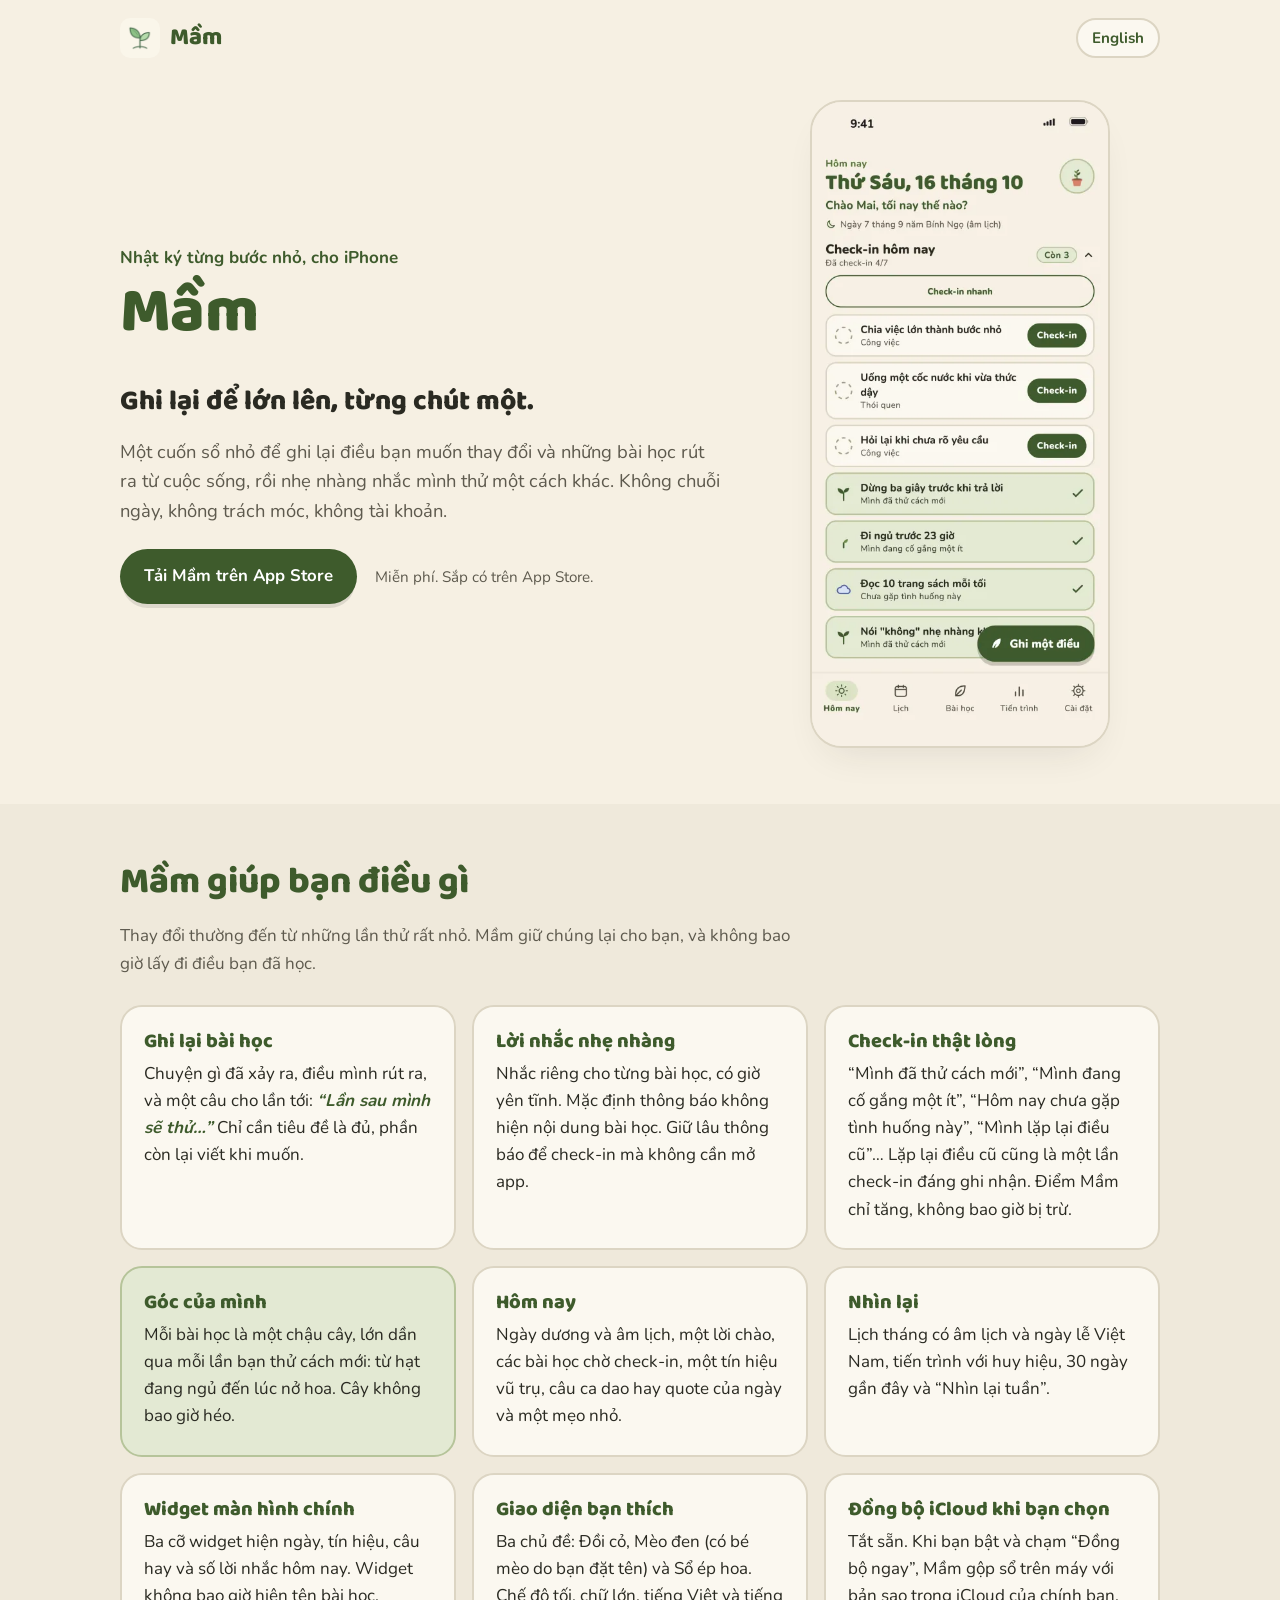
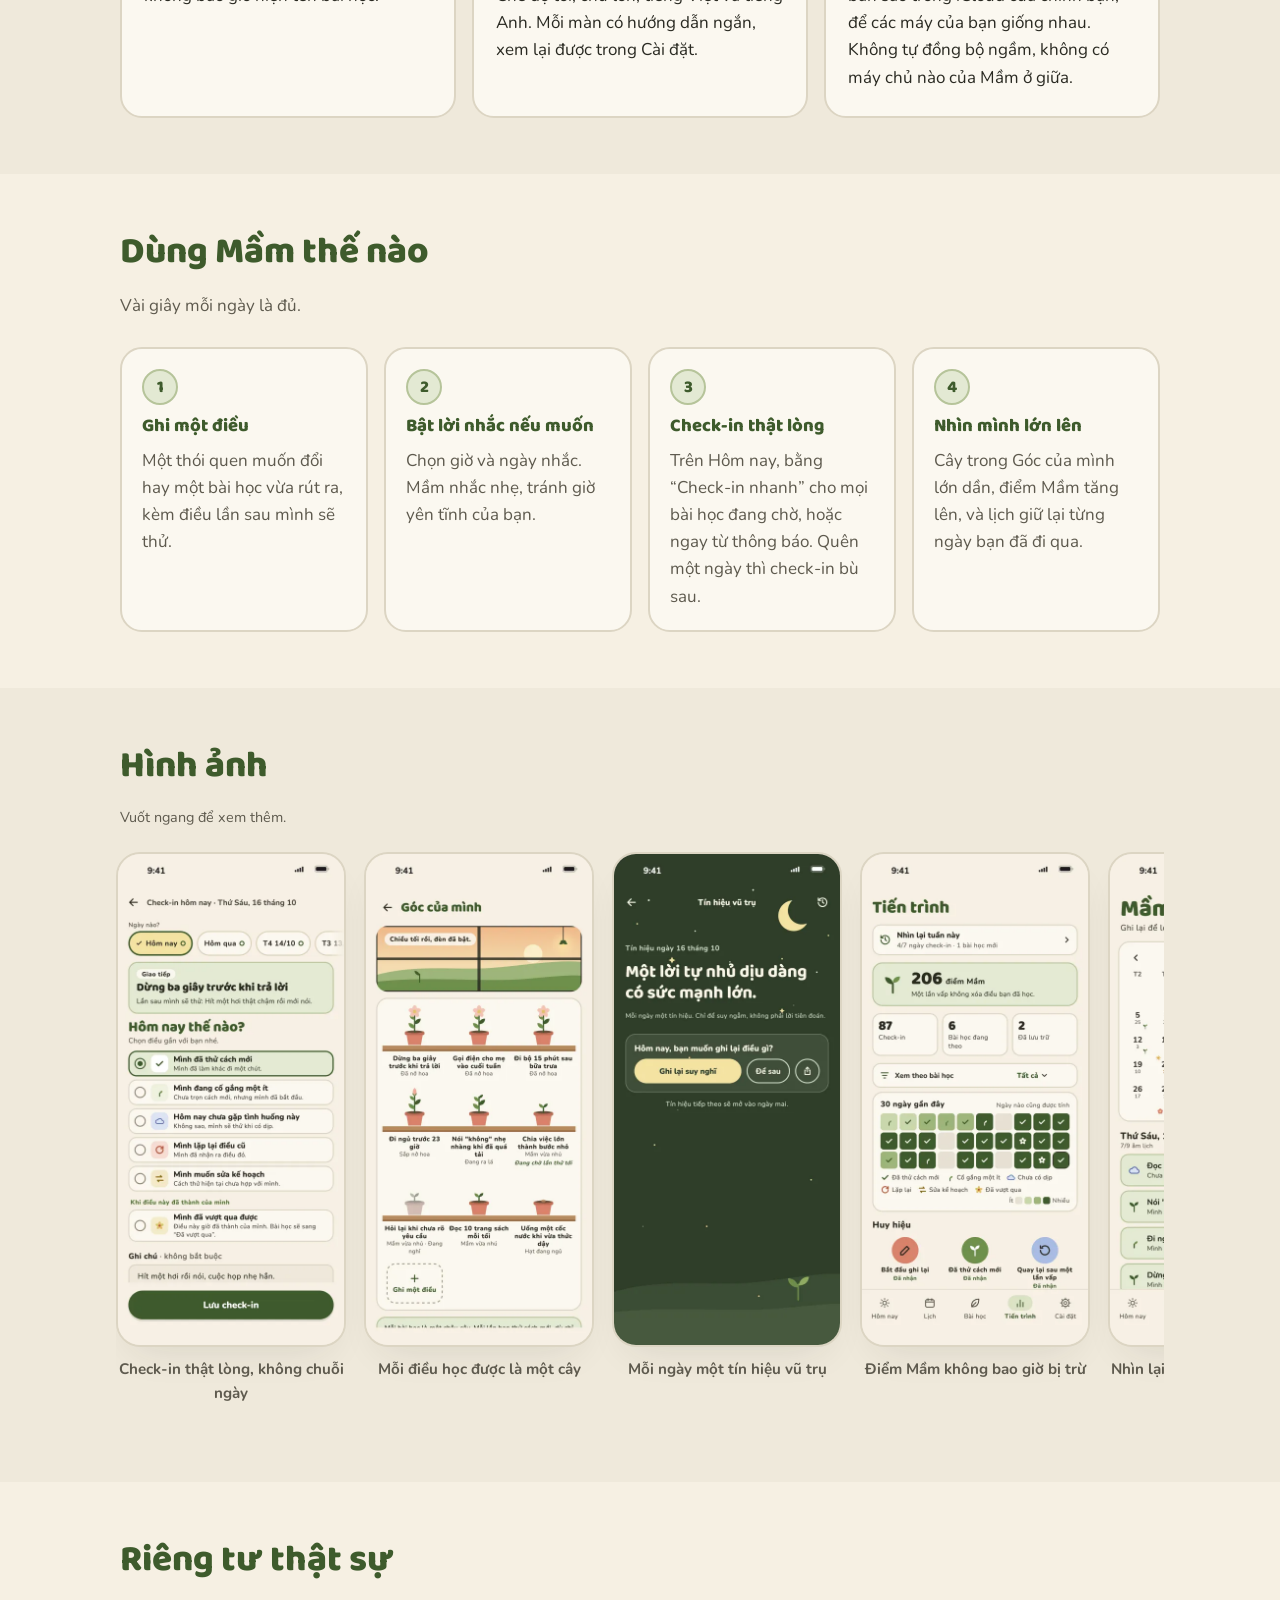
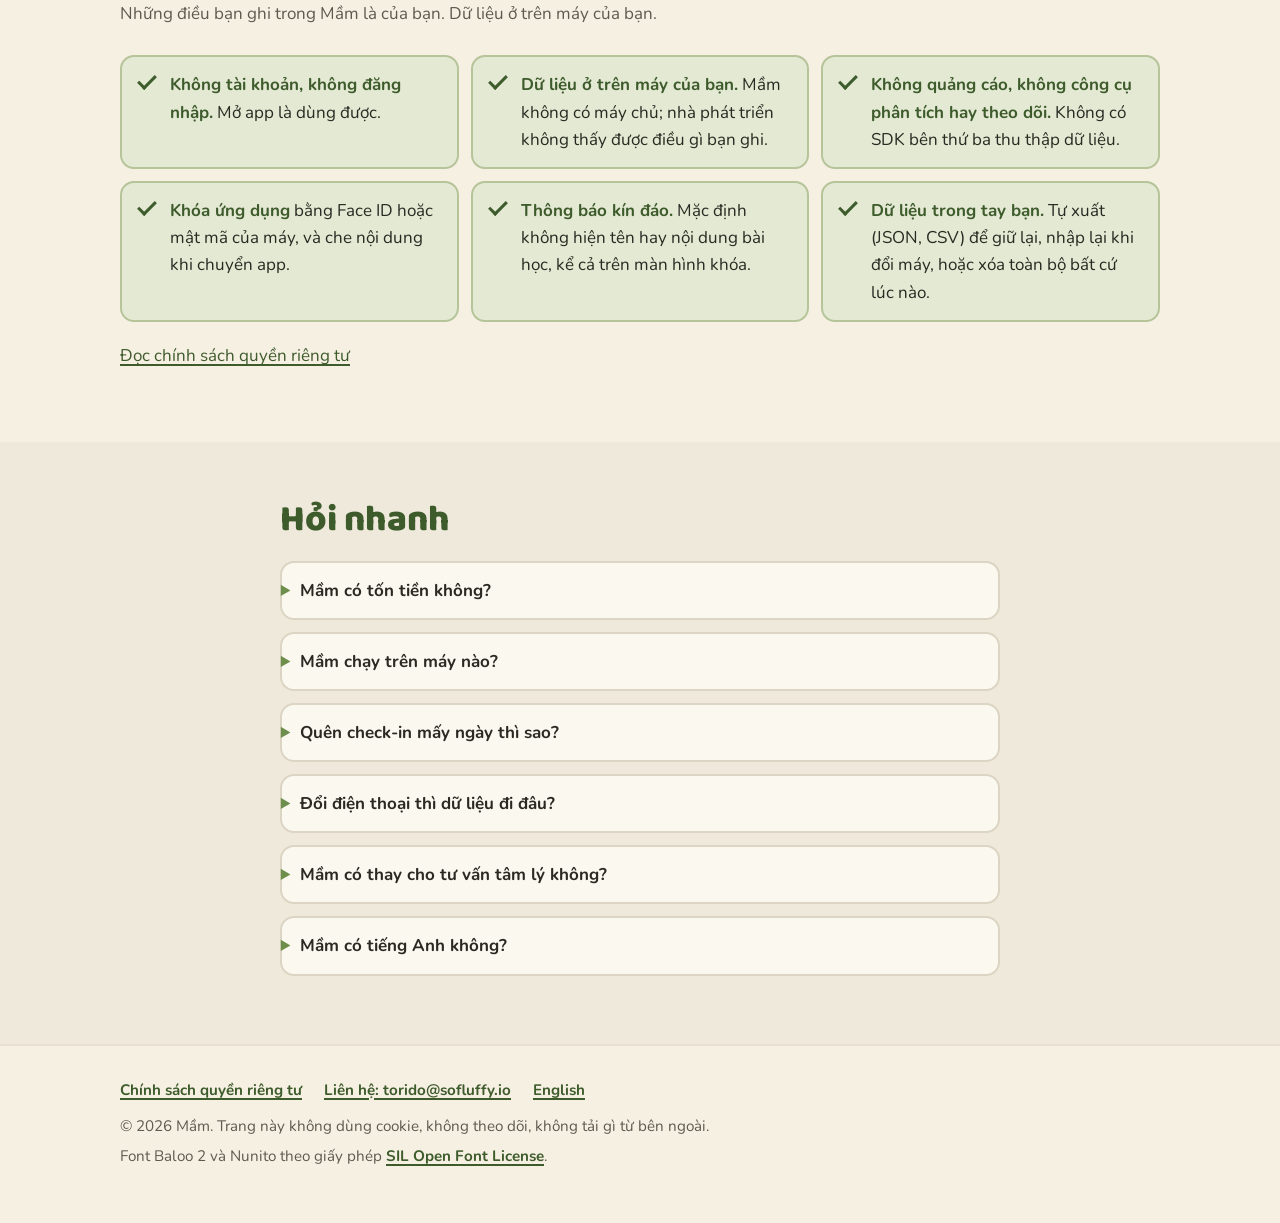
==== index.html @ c6054e6f "Mầm landing page and privacy policy (vi + en) Co-Authored-By: Claude Opus 5.5 (1M context) <noreply@" ====
<!doctype html>
<html lang="vi">
<head>
<meta charset="utf-8">
<meta name="viewport" content="width=device-width, initial-scale=1">
<title>Mầm — Ghi lại để lớn lên</title>
<meta name="description" content="Mầm là cuốn sổ nhỏ trên iPhone để ghi lại điều muốn thay đổi, bài học rút ra, rồi nhẹ nhàng nhắc mình thử một cách khác. Không chuỗi ngày, không tài khoản, dữ liệu ở trên máy của bạn.">
<meta name="theme-color" content="#F6F0E3" media="(prefers-color-scheme: light)">
<meta name="theme-color" content="#161C15" media="(prefers-color-scheme: dark)">
<link rel="icon" type="image/png" href="favicon.png">
<link rel="apple-touch-icon" href="assets/apple-touch-icon.png">
<link rel="alternate" hreflang="vi" href="./">
<link rel="alternate" hreflang="en" href="en/">
<link rel="stylesheet" href="assets/style.css">
<meta property="og:type" content="website">
<meta property="og:locale" content="vi_VN">
<meta property="og:locale:alternate" content="en_US">
<meta property="og:site_name" content="Mầm">
<meta property="og:title" content="Mầm — Ghi lại để lớn lên">
<meta property="og:description" content="Ghi lại điều muốn thay đổi, check-in nhẹ nhàng mỗi ngày. Không chuỗi ngày, không tài khoản, mọi thứ ở trên máy bạn.">
<meta property="og:image" content="https://nhu-truongg.github.io/mam-site/assets/og-icon.png">
<meta property="og:image:alt" content="Biểu tượng ứng dụng Mầm">
<meta name="twitter:card" content="summary">
</head>
<body>
<a class="skip" href="#noi-dung">Bỏ qua, tới nội dung</a>

<header class="site-header">
  <div class="wrap">
    <a class="brand" href="./" aria-label="Mầm, trang chủ">
      <img src="assets/apple-touch-icon.png" alt="" width="40" height="40">
      <span>Mầm</span>
    </a>
    <a class="lang" href="en/" hreflang="en" lang="en">English</a>
  </div>
</header>

<main id="noi-dung">

<section class="hero" aria-labelledby="hero-title">
  <div class="wrap">
    <div>
      <p class="eyebrow">Nhật ký từng bước nhỏ, cho iPhone</p>
      <h1 id="hero-title">Mầm</h1>
      <p class="tagline">Ghi lại để lớn lên, từng chút một.</p>
      <p class="lead">Một cuốn sổ nhỏ để ghi lại điều bạn muốn thay đổi và những bài học rút ra từ cuộc sống, rồi nhẹ nhàng nhắc mình thử một cách khác. Không chuỗi ngày, không trách móc, không tài khoản.</p>
      <div class="cta">
        <!-- TODO: thay href="#" bằng đường link App Store thật khi Mầm được duyệt. -->
        <a class="btn" href="#">Tải Mầm trên App Store</a>
        <p class="note">Miễn phí. Sắp có trên App Store.</p>
      </div>
    </div>
    <div class="hero-shot">
      <img class="phone" src="assets/screens/vi-01-hom-nay.webp" width="460" height="1000"
           alt="Màn Hôm nay của Mầm: ngày dương và âm lịch, lời chào, nút Check-in nhanh và danh sách bài học cần check-in hôm nay.">
    </div>
  </div>
</section>

<section class="alt" aria-labelledby="giup-gi">
  <div class="wrap">
    <h2 id="giup-gi">Mầm giúp bạn điều gì</h2>
    <p class="section-intro">Thay đổi thường đến từ những lần thử rất nhỏ. Mầm giữ chúng lại cho bạn, và không bao giờ lấy đi điều bạn đã học.</p>
    <div class="cards">
      <article class="card">
        <h3>Ghi lại bài học</h3>
        <p>Chuyện gì đã xảy ra, điều mình rút ra, và một câu cho lần tới: <span class="quote">“Lần sau mình sẽ thử…”</span> Chỉ cần tiêu đề là đủ, phần còn lại viết khi muốn.</p>
      </article>
      <article class="card">
        <h3>Lời nhắc nhẹ nhàng</h3>
        <p>Nhắc riêng cho từng bài học, có giờ yên tĩnh. Mặc định thông báo không hiện nội dung bài học. Giữ lâu thông báo để check-in mà không cần mở app.</p>
      </article>
      <article class="card">
        <h3>Check-in thật lòng</h3>
        <p>“Mình đã thử cách mới”, “Mình đang cố gắng một ít”, “Hôm nay chưa gặp tình huống này”, “Mình lặp lại điều cũ”… Lặp lại điều cũ cũng là một lần check-in đáng ghi nhận. Điểm Mầm chỉ tăng, không bao giờ bị trừ.</p>
      </article>
      <article class="card green">
        <h3>Góc của mình</h3>
        <p>Mỗi bài học là một chậu cây, lớn dần qua mỗi lần bạn thử cách mới: từ hạt đang ngủ đến lúc nở hoa. Cây không bao giờ héo.</p>
      </article>
      <article class="card">
        <h3>Hôm nay</h3>
        <p>Ngày dương và âm lịch, một lời chào, các bài học chờ check-in, một tín hiệu vũ trụ, câu ca dao hay quote của ngày và một mẹo nhỏ.</p>
      </article>
      <article class="card">
        <h3>Nhìn lại</h3>
        <p>Lịch tháng có âm lịch và ngày lễ Việt Nam, tiến trình với huy hiệu, 30 ngày gần đây và “Nhìn lại tuần”.</p>
      </article>
      <article class="card">
        <h3>Widget màn hình chính</h3>
        <p>Ba cỡ widget hiện ngày, tín hiệu, câu hay và số lời nhắc hôm nay. Widget không bao giờ hiện tên bài học.</p>
      </article>
      <article class="card">
        <h3>Giao diện bạn thích</h3>
        <p>Ba chủ đề: Đồi cỏ, Mèo đen (có bé mèo do bạn đặt tên) và Sổ ép hoa. Chế độ tối, chữ lớn, tiếng Việt và tiếng Anh. Mỗi màn có hướng dẫn ngắn, xem lại được trong Cài đặt.</p>
      </article>
      <article class="card">
        <h3>Đồng bộ iCloud khi bạn chọn</h3>
        <p>Tắt sẵn. Khi bạn bật và chạm “Đồng bộ ngay”, Mầm gộp sổ trên máy với bản sao trong iCloud của chính bạn, để các máy của bạn giống nhau. Không tự đồng bộ ngầm, không có máy chủ nào của Mầm ở giữa.</p>
      </article>
    </div>
  </div>
</section>

<section aria-labelledby="cach-dung">
  <div class="wrap">
    <h2 id="cach-dung">Dùng Mầm thế nào</h2>
    <p class="section-intro">Vài giây mỗi ngày là đủ.</p>
    <ol class="steps">
      <li>
        <h3>Ghi một điều</h3>
        <p>Một thói quen muốn đổi hay một bài học vừa rút ra, kèm điều lần sau mình sẽ thử.</p>
      </li>
      <li>
        <h3>Bật lời nhắc nếu muốn</h3>
        <p>Chọn giờ và ngày nhắc. Mầm nhắc nhẹ, tránh giờ yên tĩnh của bạn.</p>
      </li>
      <li>
        <h3>Check-in thật lòng</h3>
        <p>Trên Hôm nay, bằng “Check-in nhanh” cho mọi bài học đang chờ, hoặc ngay từ thông báo. Quên một ngày thì check-in bù sau.</p>
      </li>
      <li>
        <h3>Nhìn mình lớn lên</h3>
        <p>Cây trong Góc của mình lớn dần, điểm Mầm tăng lên, và lịch giữ lại từng ngày bạn đã đi qua.</p>
      </li>
    </ol>
  </div>
</section>

<section class="alt" aria-labelledby="hinh-anh">
  <div class="wrap">
    <h2 id="hinh-anh">Hình ảnh</h2>
    <p class="hint">Vuốt ngang để xem thêm.</p>
    <ul class="shots" aria-label="Ảnh chụp màn hình Mầm">
      <li><figure>
        <img class="phone" loading="lazy" src="assets/screens/vi-02-check-in.webp" width="460" height="1000"
             alt="Màn check-in: chọn ngày, rồi chọn Mình đã thử cách mới, Mình đang cố gắng một ít, Mình lặp lại điều cũ hay Mình muốn sửa kế hoạch, kèm ghi chú không bắt buộc.">
        <figcaption>Check-in thật lòng, không chuỗi ngày</figcaption></figure></li>
      <li><figure>
        <img class="phone" loading="lazy" src="assets/screens/vi-05-goc-cua-minh.webp" width="460" height="1000"
             alt="Góc của mình: kệ gỗ với các chậu cây ở nhiều giai đoạn, từ hạt đang ngủ đến đã nở hoa, mỗi chậu là một bài học.">
        <figcaption>Mỗi điều học được là một cây</figcaption></figure></li>
      <li><figure>
        <img class="phone" loading="lazy" src="assets/screens/vi-06-tin-hieu.webp" width="460" height="1000"
             alt="Tín hiệu vũ trụ: một câu để suy ngẫm hiện dưới bầu trời đêm đầy sao.">
        <figcaption>Mỗi ngày một tín hiệu vũ trụ</figcaption></figure></li>
      <li><figure>
        <img class="phone" loading="lazy" src="assets/screens/vi-04-tien-trinh.webp" width="460" height="1000"
             alt="Màn Tiến trình: Nhìn lại tuần này, điểm Mầm, số lần check-in, lưới 30 ngày gần đây và huy hiệu.">
        <figcaption>Điểm Mầm không bao giờ bị trừ</figcaption></figure></li>
      <li><figure>
        <img class="phone" loading="lazy" src="assets/screens/vi-03-lich.webp" width="460" height="1000"
             alt="Màn Lịch: lịch tháng có ngày âm lịch, đánh dấu những ngày đã check-in.">
        <figcaption>Nhìn lại từng ngày, có cả âm lịch</figcaption></figure></li>
      <li><figure>
        <img class="phone" loading="lazy" src="assets/screens/vi-07-meo-den.webp" width="460" height="1000"
             alt="Màn Hôm nay trong chủ đề Mèo đen, có hình bé mèo đen và chữ tròn.">
        <figcaption>Chủ đề Mèo đen</figcaption></figure></li>
      <li><figure>
        <img class="phone" loading="lazy" src="assets/screens/vi-08-so-ep-hoa.webp" width="460" height="1000"
             alt="Màn Hôm nay trong chủ đề Sổ ép hoa: giấy chấm bi, băng dán washi và chữ viết tay.">
        <figcaption>Hoặc Sổ ép hoa</figcaption></figure></li>
      <li><figure>
        <img class="phone" loading="lazy" src="assets/screens/vi-09-rieng-tu.webp" width="460" height="1000"
             alt="Màn Cài đặt: giờ nhắc, giờ yên tĩnh, tùy chọn ẩn nội dung thông báo và khóa ứng dụng bằng Face ID hoặc mật mã.">
        <figcaption>Riêng tư: mọi thứ ở trên máy bạn</figcaption></figure></li>
    </ul>
  </div>
</section>

<section aria-labelledby="rieng-tu">
  <div class="wrap">
    <h2 id="rieng-tu">Riêng tư thật sự</h2>
    <p class="section-intro">Những điều bạn ghi trong Mầm là của bạn. Dữ liệu ở trên máy của bạn.</p>
    <ul class="promise">
      <li><strong>Không tài khoản, không đăng nhập.</strong> Mở app là dùng được.</li>
      <li><strong>Dữ liệu ở trên máy của bạn.</strong> Mầm không có máy chủ; nhà phát triển không thấy được điều gì bạn ghi.</li>
      <li><strong>Không quảng cáo, không công cụ phân tích hay theo dõi.</strong> Không có SDK bên thứ ba thu thập dữ liệu.</li>
      <li><strong>Khóa ứng dụng</strong> bằng Face ID hoặc mật mã của máy, và che nội dung khi chuyển app.</li>
      <li><strong>Thông báo kín đáo.</strong> Mặc định không hiện tên hay nội dung bài học, kể cả trên màn hình khóa.</li>
      <li><strong>Dữ liệu trong tay bạn.</strong> Tự xuất (JSON, CSV) để giữ lại, nhập lại khi đổi máy, hoặc xóa toàn bộ bất cứ lúc nào.</li>
    </ul>
    <p style="margin-top:20px"><a href="privacy.html">Đọc chính sách quyền riêng tư</a></p>
  </div>
</section>

<section class="alt faq" aria-labelledby="hoi-dap">
  <div class="wrap narrow">
    <h2 id="hoi-dap">Hỏi nhanh</h2>
    <details>
      <summary>Mầm có tốn tiền không?</summary>
      <p>Mầm miễn phí, không quảng cáo và không có mua thêm trong ứng dụng.</p>
    </details>
    <details>
      <summary>Mầm chạy trên máy nào?</summary>
      <p>Hiện Mầm dành cho iPhone. Chưa có bản Android.</p>
    </details>
    <details>
      <summary>Quên check-in mấy ngày thì sao?</summary>
      <p>Không sao cả. Mầm không đếm chuỗi ngày và không trừ điểm. Bạn có thể check-in bù cho những ngày trước, hoặc cứ tiếp tục từ hôm nay.</p>
    </details>
    <details>
      <summary>Đổi điện thoại thì dữ liệu đi đâu?</summary>
      <p>Trong Cài đặt → Dữ liệu của bạn, chọn Xuất dữ liệu để có một file sao lưu, rồi Nhập dữ liệu trên máy mới. Mầm kiểm tra cả file và hỏi bạn muốn gộp hay thay thế trước khi ghi.</p>
      <p>Hoặc bật đồng bộ iCloud trên cả hai máy (cùng tài khoản iCloud) rồi chạm “Đồng bộ ngay” trên máy cũ trước, máy mới sau.</p>
    </details>
    <details>
      <summary>Mầm có thay cho tư vấn tâm lý không?</summary>
      <p>Không. Mầm là nơi ghi lại và nhắc nhở cá nhân, không thay thế cho tư vấn y tế hay tâm lý. Mục “Cần hỗ trợ?” trong Cài đặt có số điện thoại khẩn cấp tại Việt Nam.</p>
    </details>
    <details>
      <summary>Mầm có tiếng Anh không?</summary>
      <p>Có. Mầm có tiếng Việt và tiếng Anh, đổi được trong Cài đặt.</p>
    </details>
  </div>
</section>

</main>

<footer class="site-footer">
  <div class="wrap">
    <nav aria-label="Liên kết cuối trang">
      <ul>
        <li><a href="privacy.html">Chính sách quyền riêng tư</a></li>
        <li><a href="mailto:torido@sofluffy.io">Liên hệ: torido@sofluffy.io</a></li>
        <li><a href="en/" hreflang="en" lang="en">English</a></li>
      </ul>
    </nav>
    <p>© 2026 Mầm. Trang này không dùng cookie, không theo dõi, không tải gì từ bên ngoài.</p>
    <p>Font Baloo 2 và Nunito theo giấy phép <a href="assets/fonts/OFL-Nunito.txt">SIL Open Font License</a>.</p>
  </div>
</footer>
</body>
</html>
---- assets/style.css ----
/* Mầm — landing page. Colours and type from the app's default theme
   "Đồi cỏ" (lib/theme/tokens.dart: doiCoLight / doiCoDark).
   Fonts: Baloo 2 and Nunito, SIL Open Font License (see assets/fonts/),
   subset to Latin + Vietnamese. No external requests. */

@font-face {
  font-family: "Baloo 2";
  src: url("fonts/Baloo2-ExtraBold.woff2") format("woff2");
  font-weight: 800;
  font-display: swap;
}
@font-face {
  font-family: "Nunito";
  src: url("fonts/Nunito-Regular.woff2") format("woff2");
  font-weight: 400;
  font-display: swap;
}
@font-face {
  font-family: "Nunito";
  src: url("fonts/Nunito-Bold.woff2") format("woff2");
  font-weight: 700;
  font-display: swap;
}

:root {
  color-scheme: light dark;
  --page: #F6F0E3;        /* cream */
  --card: #FBF8F0;        /* surface */
  --card-2: #EFE9DB;      /* iconButton / fieldFill */
  --green-card: #E3E9D3;  /* sproutPale */
  --green-edge: #B6C49A;  /* sproutCardBorder */
  --edge: #DCD5C3;        /* border */
  --divider: #E8E1D0;
  --accent: #3E5B2C;      /* moss */
  --leaf: #6E8F4B;
  --on-accent: #FFFFFF;
  --ink: #2A2A22;
  --muted: #5E5A4E;
  --yellow: #F4E3A1;
  --shadow: rgba(42, 42, 34, 0.12);
  --radius: 22px;
  --radius-sm: 14px;
  --heading: "Baloo 2", ui-rounded, "SF Pro Rounded", system-ui, sans-serif;
  --body: "Nunito", ui-rounded, system-ui, -apple-system, "Segoe UI", Roboto, sans-serif;
}

@media (prefers-color-scheme: dark) {
  :root {
    --page: #161C15;
    --card: #1F271D;
    --card-2: #283225;
    --green-card: #263222;
    --green-edge: #4A5E3C;
    --edge: #34402F;
    --divider: #2B3528;
    --accent: #B5D08A;
    --leaf: #8FAE62;
    --on-accent: #161C15;
    --ink: #EEF0E3;
    --muted: #B5BBA5;
    --yellow: #4A4128;
    --shadow: rgba(0, 0, 0, 0.4);
  }
}

*, *::before, *::after { box-sizing: border-box; }

html { -webkit-text-size-adjust: 100%; scroll-behavior: smooth; }
@media (prefers-reduced-motion: reduce) { html { scroll-behavior: auto; } }

body {
  margin: 0;
  background: var(--page);
  color: var(--ink);
  font-family: var(--body);
  font-size: 1.0625rem;
  line-height: 1.6;
  overflow-wrap: break-word;
}

img { max-width: 100%; height: auto; display: block; }

a { color: var(--accent); text-underline-offset: 3px; text-decoration-thickness: 1.5px; }
a:hover { text-decoration-thickness: 2.5px; }
:focus-visible { outline: 3px solid var(--leaf); outline-offset: 3px; border-radius: 6px; }

h1, h2, h3 {
  font-family: var(--heading);
  font-weight: 800;
  color: var(--accent);
  line-height: 1.2;
  margin: 0 0 0.5em;
}
h1 { font-size: clamp(2.6rem, 9vw, 4rem); letter-spacing: -0.01em; }
h2 { font-size: clamp(1.7rem, 5vw, 2.3rem); }
h3 { font-size: 1.25rem; }
p { margin: 0 0 1em; }

.skip {
  position: absolute; left: -999px; top: 8px;
  background: var(--accent); color: var(--on-accent);
  padding: 8px 14px; border-radius: 999px; z-index: 10;
}
.skip:focus { left: 16px; }

.wrap { width: 100%; max-width: 1080px; margin: 0 auto; padding: 0 20px; }
.narrow { max-width: 760px; }

/* Header */
.site-header { padding: 18px 0; }
.site-header .wrap { display: flex; align-items: center; justify-content: space-between; gap: 12px; }
.brand { display: flex; align-items: center; gap: 10px; text-decoration: none; color: var(--accent);
  font-family: var(--heading); font-weight: 800; font-size: 1.5rem; }
.brand img { width: 40px; height: 40px; border-radius: 10px; }
.lang {
  font-weight: 700; font-size: 0.95rem; text-decoration: none;
  border: 2px solid var(--edge); border-radius: 999px; padding: 6px 14px;
  background: var(--card); color: var(--accent);
}
.lang:hover { border-color: var(--green-edge); }

/* Hero */
.hero { padding: 24px 0 56px; }
.hero .wrap { display: grid; gap: 40px; align-items: center; }
@media (min-width: 820px) { .hero .wrap { grid-template-columns: 1.2fr 0.8fr; } }
.eyebrow { color: var(--accent); font-weight: 700; margin-bottom: 4px; }
.tagline { font-family: var(--heading); font-weight: 800; color: var(--ink);
  font-size: clamp(1.35rem, 4vw, 1.75rem); line-height: 1.3; margin-bottom: 0.6em; }
.lead { color: var(--muted); font-size: 1.15rem; max-width: 34em; }
.cta { display: flex; flex-wrap: wrap; align-items: center; gap: 12px 18px; margin-top: 24px; }
.btn {
  display: inline-flex; align-items: center; gap: 10px;
  background: var(--accent); color: var(--on-accent);
  font-weight: 700; font-size: 1.05rem; text-decoration: none;
  padding: 14px 24px; border-radius: 999px;
  box-shadow: 0 6px 0 -2px var(--shadow);
}
.btn:hover { filter: brightness(1.08); }
.btn svg { width: 20px; height: 20px; fill: currentColor; flex: none; }
.note { color: var(--muted); font-size: 0.95rem; margin: 0; }
.hero-shot { justify-self: center; max-width: 300px; width: 100%; }

.phone {
  border-radius: 32px; overflow: hidden;
  border: 2px solid var(--edge);
  box-shadow: 0 18px 40px -18px var(--shadow);
  background: var(--card);
}

/* Sections */
section { padding: 56px 0; }
.section-intro { color: var(--muted); max-width: 40em; margin-bottom: 28px; }
.alt { background: var(--card-2); }

.cards { display: grid; gap: 16px; grid-template-columns: repeat(auto-fill, minmax(min(100%, 280px), 1fr)); }
.card {
  background: var(--card);
  border: 2px solid var(--edge);
  border-radius: var(--radius);
  padding: 22px 22px 8px;
}
.card.green { background: var(--green-card); border-color: var(--green-edge); }
.card h3 { margin-bottom: 0.35em; }
.card p, .card li { color: var(--ink); }
.card .quote { font-style: italic; color: var(--accent); font-weight: 700; }
.icon { width: 40px; height: 40px; margin-bottom: 8px; color: var(--leaf); }

/* Steps */
.steps { list-style: none; padding: 0; margin: 0; display: grid; gap: 16px;
  grid-template-columns: repeat(auto-fill, minmax(min(100%, 220px), 1fr)); counter-reset: step; }
.steps li { background: var(--card); border: 2px solid var(--edge); border-radius: var(--radius);
  padding: 20px; counter-increment: step; }
.steps li::before {
  content: counter(step);
  display: inline-grid; place-items: center;
  width: 36px; height: 36px; border-radius: 50%;
  background: var(--green-card); border: 2px solid var(--green-edge);
  color: var(--accent); font-family: var(--heading); font-weight: 800; margin-bottom: 10px;
}
.steps h3 { font-size: 1.15rem; }
.steps p { margin: 0; color: var(--muted); }

/* Screenshots: the strip scrolls sideways, the page never does. */
.shots {
  display: flex; gap: 18px; overflow-x: auto; scroll-snap-type: x mandatory;
  padding: 8px 4px 20px; margin: 0 -4px; list-style: none;
  overscroll-behavior-x: contain;
}
.shots li { flex: 0 0 auto; width: min(64vw, 230px); scroll-snap-align: start; margin: 0; }
.shots figure { margin: 0; }
.shots figcaption { margin-top: 10px; font-weight: 700; color: var(--muted); font-size: 0.95rem; text-align: center; }
.shots .phone { border-radius: 24px; }
.hint { color: var(--muted); font-size: 0.9rem; }

/* Privacy */
.promise { list-style: none; padding: 0; margin: 0; display: grid; gap: 12px;
  grid-template-columns: repeat(auto-fill, minmax(min(100%, 300px), 1fr)); }
.promise li { background: var(--green-card); border: 2px solid var(--green-edge); border-radius: var(--radius-sm);
  padding: 14px 16px 14px 48px; position: relative; }
.promise li::before {
  content: ""; position: absolute; left: 16px; top: 18px; width: 18px; height: 10px;
  border-left: 3px solid var(--accent); border-bottom: 3px solid var(--accent);
  transform: rotate(-45deg);
}
.promise strong { color: var(--accent); }

/* FAQ */
.faq details { background: var(--card); border: 2px solid var(--edge); border-radius: var(--radius-sm);
  padding: 0 18px; margin-bottom: 12px; }
.faq summary { cursor: pointer; font-weight: 700; padding: 14px 0; color: var(--ink); list-style-position: outside; }
.faq summary::marker { color: var(--leaf); }
.faq details[open] summary { color: var(--accent); }
.faq details p { color: var(--muted); }

/* Policy pages */
.policy { padding: 16px 0 56px; }
.policy h2 { font-size: 1.45rem; margin-top: 1.6em; }
.policy .card { padding: 22px; margin-bottom: 20px; }
.policy .card p:last-child { margin-bottom: 0; }
.policy ul { padding-left: 1.2em; }
.policy li { margin-bottom: 0.4em; }
.meta { color: var(--muted); }

/* Footer */
.site-footer { border-top: 2px solid var(--divider); padding: 32px 0 48px; color: var(--muted); font-size: 0.95rem; }
.site-footer nav ul { list-style: none; padding: 0; margin: 0 0 12px; display: flex; flex-wrap: wrap; gap: 8px 22px; }
.site-footer a { font-weight: 700; }
.site-footer p { margin: 0 0 6px; }
.policy h1 { font-size: clamp(2rem, 6vw, 2.8rem); }
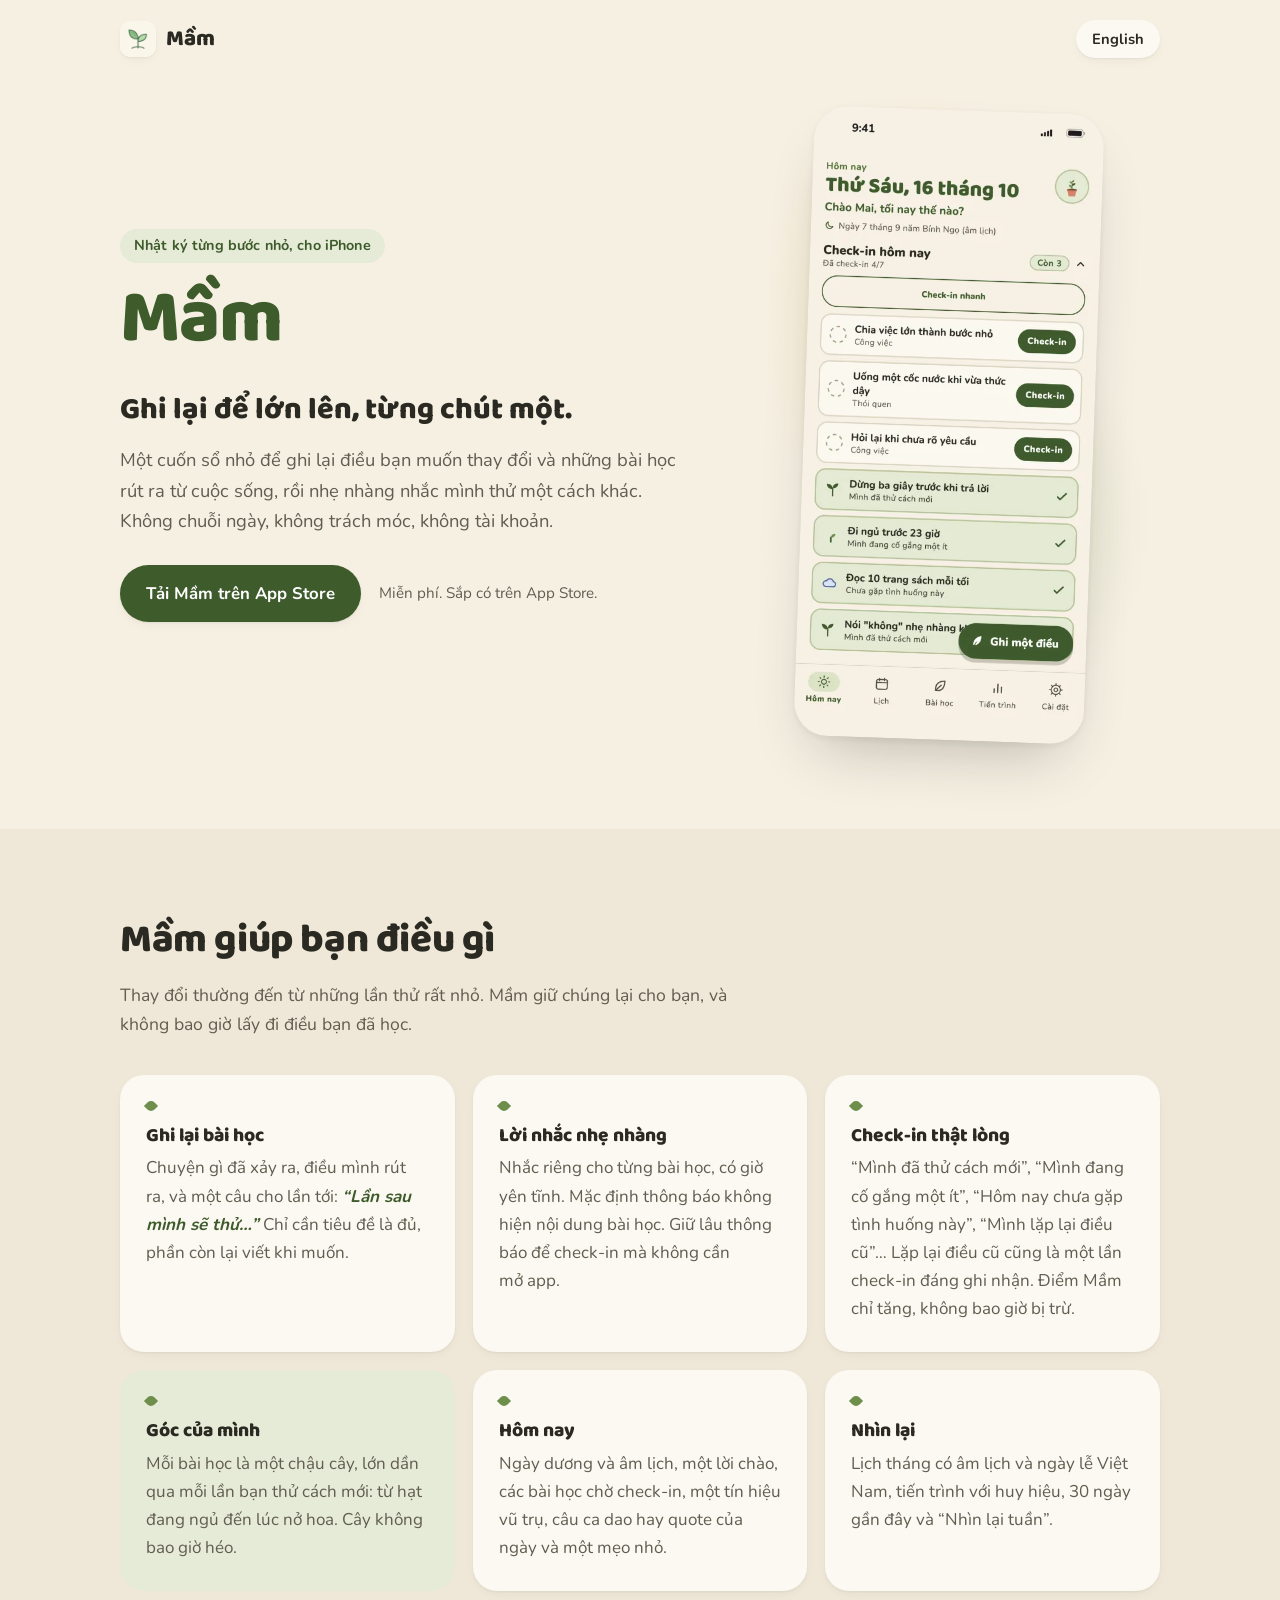
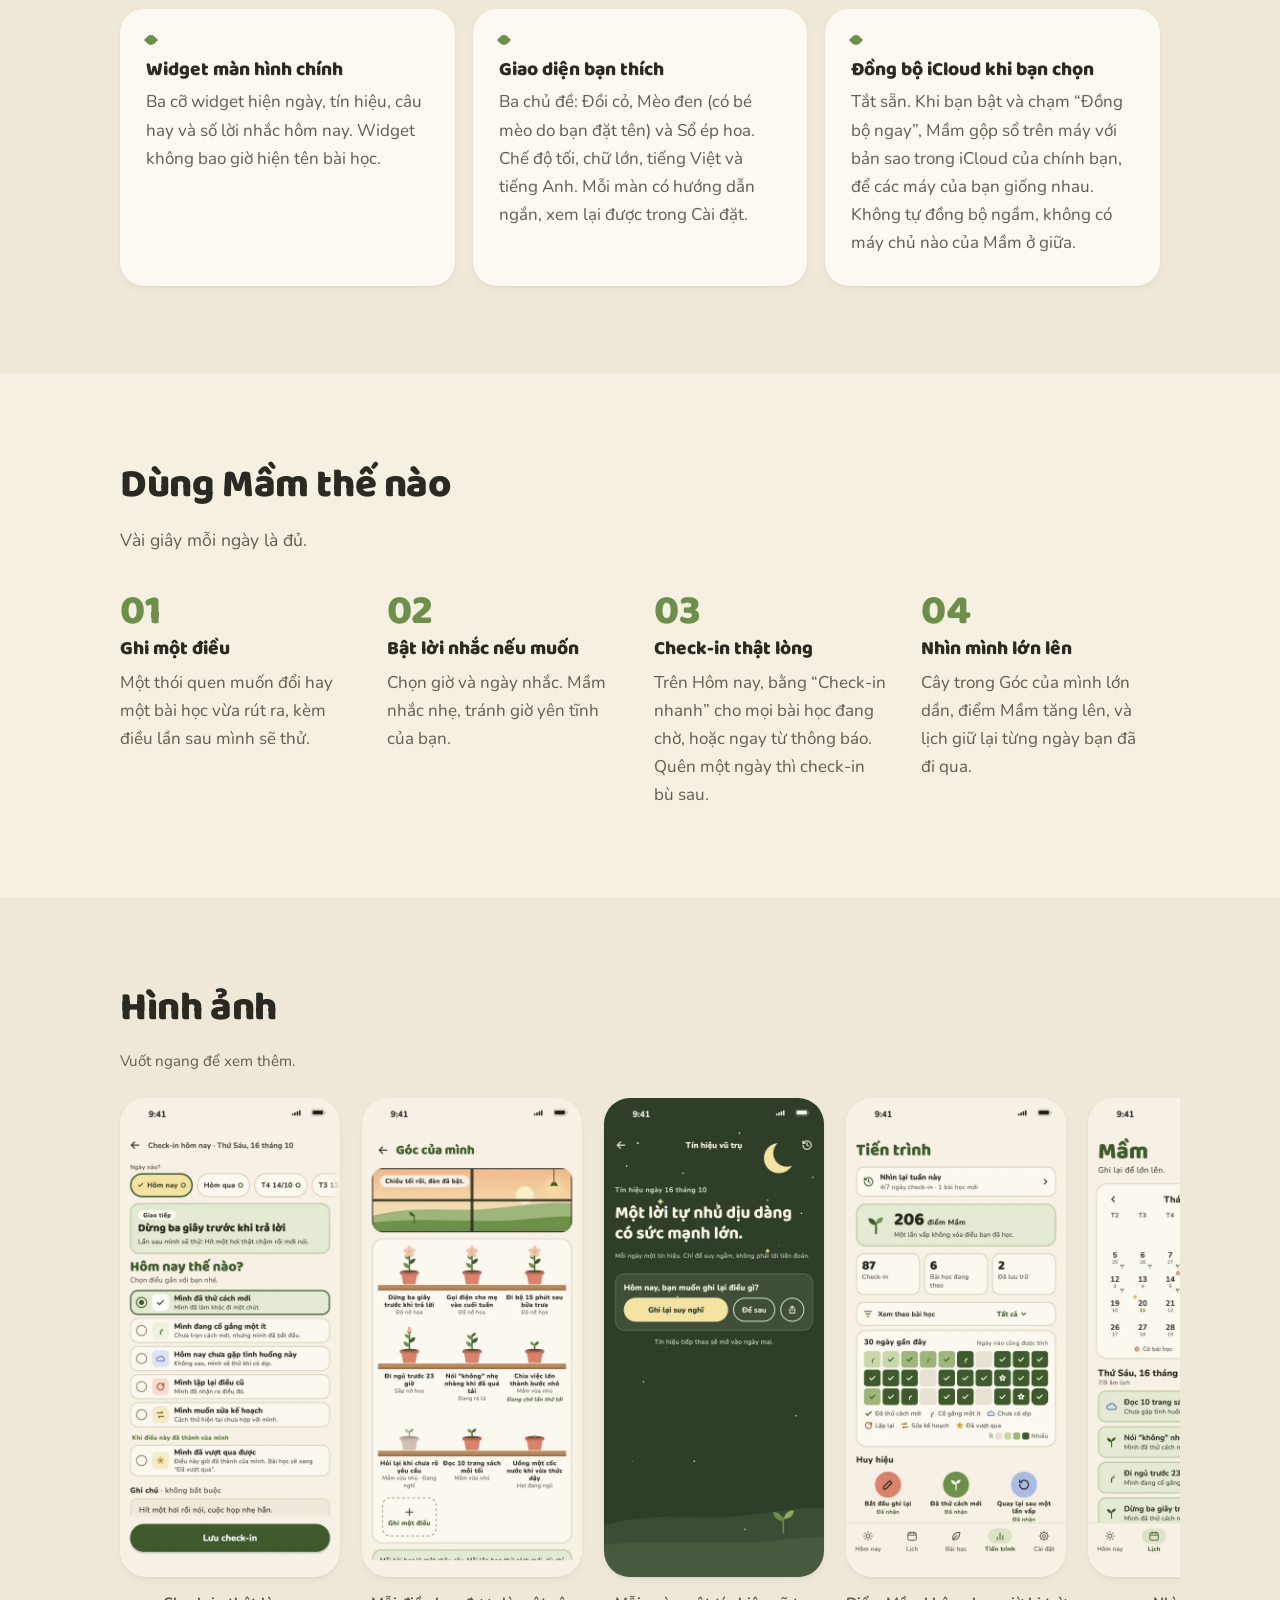
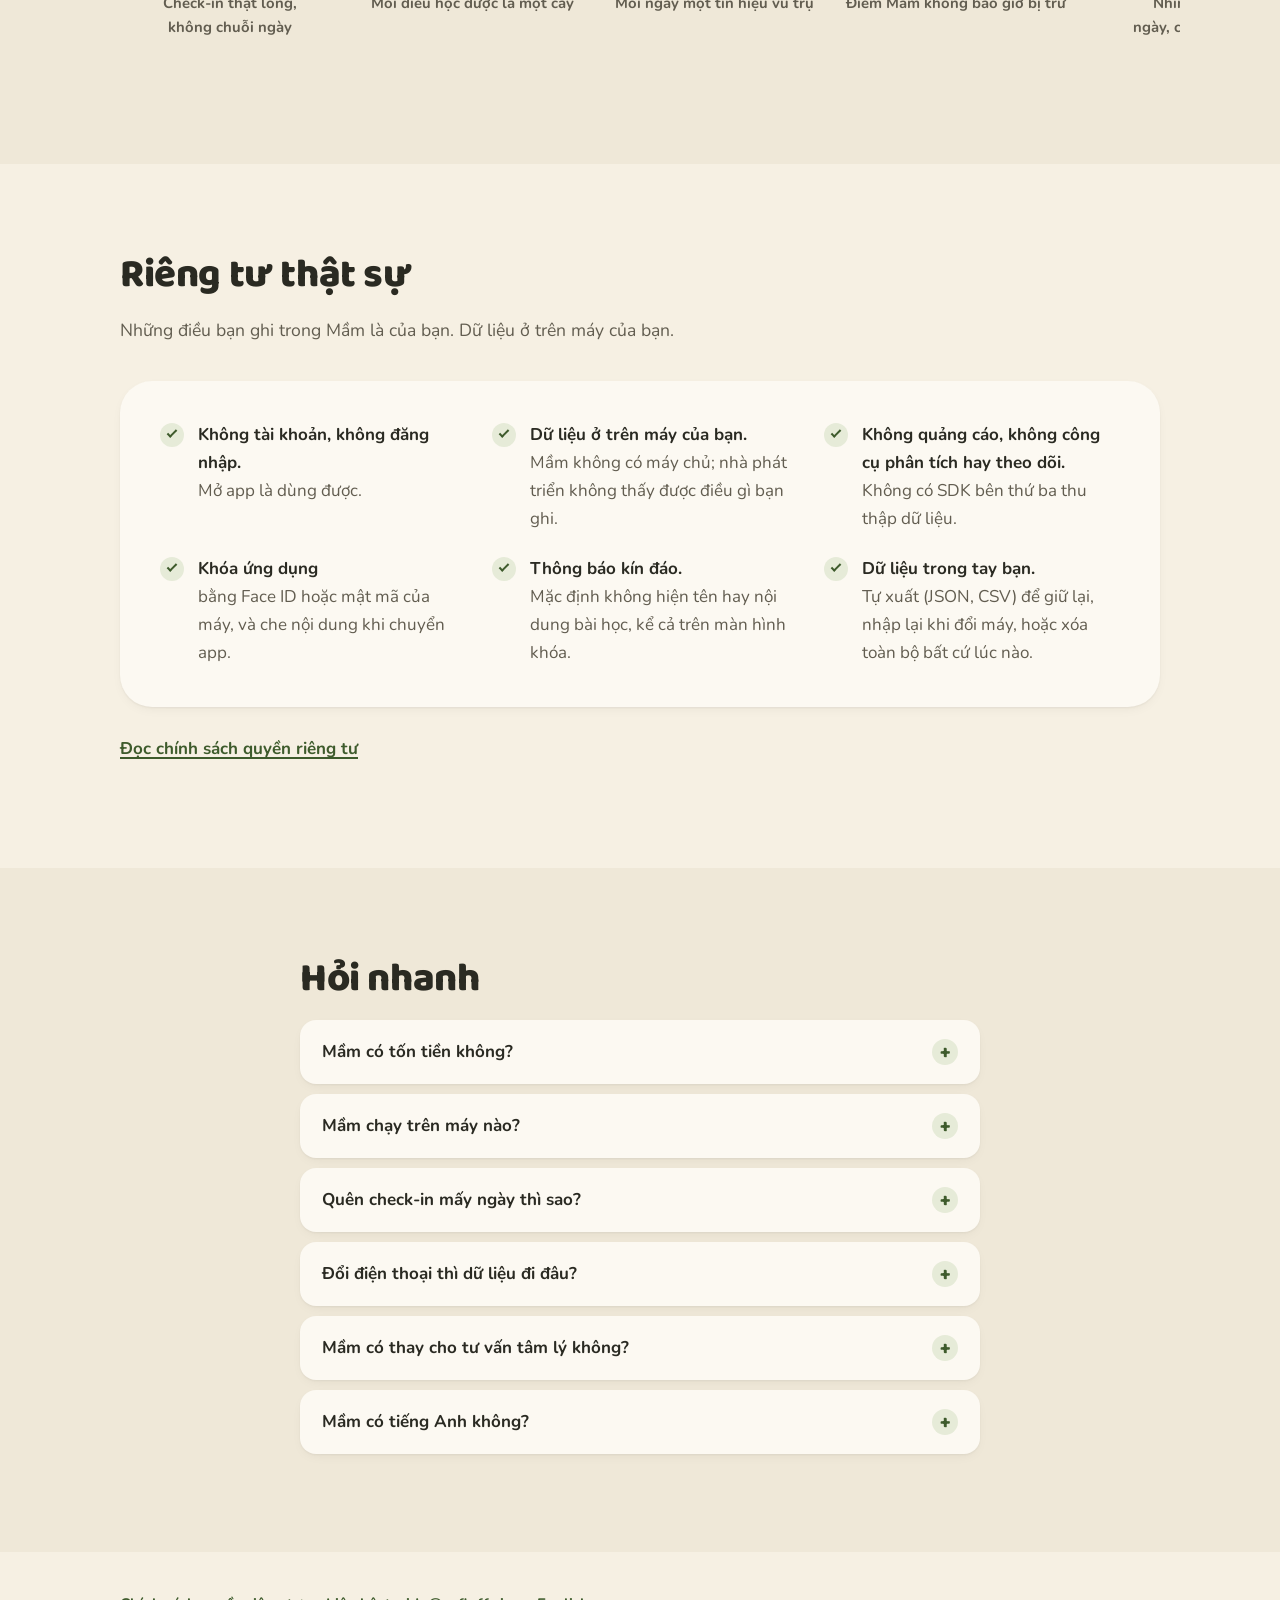
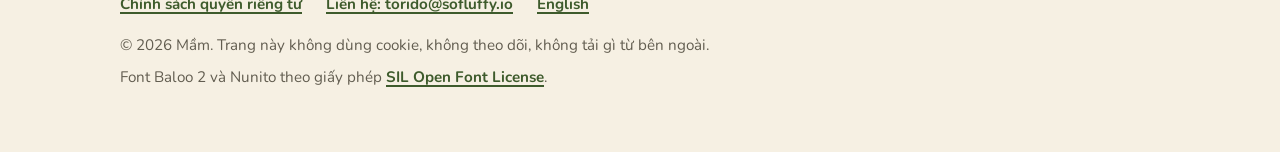
==== commit 7ba4af17: "Revamp without borders: tone, space and soft shadow Co-Authored-By: Claude Opus 5.5 (1M context) <no" ====
--- a/index.html
+++ b/index.html
@@ -6,7 +6,7 @@
 <title>Mầm — Ghi lại để lớn lên</title>
 <meta name="description" content="Mầm là cuốn sổ nhỏ trên iPhone để ghi lại điều muốn thay đổi, bài học rút ra, rồi nhẹ nhàng nhắc mình thử một cách khác. Không chuỗi ngày, không tài khoản, dữ liệu ở trên máy của bạn.">
 <meta name="theme-color" content="#F6F0E3" media="(prefers-color-scheme: light)">
-<meta name="theme-color" content="#161C15" media="(prefers-color-scheme: dark)">
+<meta name="theme-color" content="#191815" media="(prefers-color-scheme: dark)">
 <link rel="icon" type="image/png" href="favicon.png">
 <link rel="apple-touch-icon" href="assets/apple-touch-icon.png">
 <link rel="alternate" hreflang="vi" href="./">
@@ -180,7 +180,7 @@
       <li><strong>Thông báo kín đáo.</strong> Mặc định không hiện tên hay nội dung bài học, kể cả trên màn hình khóa.</li>
       <li><strong>Dữ liệu trong tay bạn.</strong> Tự xuất (JSON, CSV) để giữ lại, nhập lại khi đổi máy, hoặc xóa toàn bộ bất cứ lúc nào.</li>
     </ul>
-    <p style="margin-top:20px"><a href="privacy.html">Đọc chính sách quyền riêng tư</a></p>
+    <p class="more"><a href="privacy.html">Đọc chính sách quyền riêng tư</a></p>
   </div>
 </section>
 
--- a/assets/style.css
+++ b/assets/style.css
@@ -1,7 +1,8 @@
 /* Mầm — landing page. Colours and type from the app's default theme
    "Đồi cỏ" (lib/theme/tokens.dart: doiCoLight / doiCoDark).
    Fonts: Baloo 2 and Nunito, SIL Open Font License (see assets/fonts/),
-   subset to Latin + Vietnamese. No external requests. */
+   subset to Latin + Vietnamese. No external requests.
+   No borders: blocks are told apart by tone, space and soft shadow. */
 
 @font-face {
   font-family: "Baloo 2";
@@ -25,41 +26,39 @@
 :root {
   color-scheme: light dark;
   --page: #F6F0E3;        /* cream */
-  --card: #FBF8F0;        /* surface */
-  --card-2: #EFE9DB;      /* iconButton / fieldFill */
-  --green-card: #E3E9D3;  /* sproutPale */
-  --green-edge: #B6C49A;  /* sproutCardBorder */
-  --edge: #DCD5C3;        /* border */
-  --divider: #E8E1D0;
+  --surface: #FCF9F2;     /* cards */
+  --sunk: #EFE8D8;        /* quiet bands, chips */
+  --tint: #E6EBD8;        /* sproutPale, used once or twice */
   --accent: #3E5B2C;      /* moss */
   --leaf: #6E8F4B;
   --on-accent: #FFFFFF;
   --ink: #2A2A22;
-  --muted: #5E5A4E;
-  --yellow: #F4E3A1;
-  --shadow: rgba(42, 42, 34, 0.12);
-  --radius: 22px;
-  --radius-sm: 14px;
+  --muted: #625D50;
+  --glow-1: rgba(182, 196, 154, 0.45);
+  --glow-2: rgba(244, 227, 161, 0.55);
+  --shadow-sm: 0 1px 2px rgba(42, 42, 34, 0.05), 0 4px 14px -6px rgba(42, 42, 34, 0.10);
+  --shadow-lg: 0 2px 6px rgba(42, 42, 34, 0.06), 0 30px 60px -24px rgba(42, 42, 34, 0.30);
+  --radius: 24px;
+  --radius-sm: 16px;
   --heading: "Baloo 2", ui-rounded, "SF Pro Rounded", system-ui, sans-serif;
   --body: "Nunito", ui-rounded, system-ui, -apple-system, "Segoe UI", Roboto, sans-serif;
 }
 
 @media (prefers-color-scheme: dark) {
   :root {
-    --page: #161C15;
-    --card: #1F271D;
-    --card-2: #283225;
-    --green-card: #263222;
-    --green-edge: #4A5E3C;
-    --edge: #34402F;
-    --divider: #2B3528;
+    --page: #191815;
+    --surface: #22201C;
+    --sunk: #1E1D19;
+    --tint: #252B20;
     --accent: #B5D08A;
-    --leaf: #8FAE62;
-    --on-accent: #161C15;
-    --ink: #EEF0E3;
-    --muted: #B5BBA5;
-    --yellow: #4A4128;
-    --shadow: rgba(0, 0, 0, 0.4);
+    --leaf: #9DBA72;
+    --on-accent: #191815;
+    --ink: #F1EEE4;
+    --muted: #B3AD9F;
+    --glow-1: rgba(110, 143, 75, 0.20);
+    --glow-2: rgba(244, 227, 161, 0.07);
+    --shadow-sm: 0 1px 2px rgba(0, 0, 0, 0.3), 0 6px 18px -8px rgba(0, 0, 0, 0.5);
+    --shadow-lg: 0 2px 6px rgba(0, 0, 0, 0.3), 0 30px 60px -20px rgba(0, 0, 0, 0.7);
   }
 }
 
@@ -74,27 +73,29 @@
   color: var(--ink);
   font-family: var(--body);
   font-size: 1.0625rem;
-  line-height: 1.6;
+  line-height: 1.65;
   overflow-wrap: break-word;
+  -webkit-font-smoothing: antialiased;
 }
 
 img { max-width: 100%; height: auto; display: block; }
 
 a { color: var(--accent); text-underline-offset: 3px; text-decoration-thickness: 1.5px; }
 a:hover { text-decoration-thickness: 2.5px; }
-:focus-visible { outline: 3px solid var(--leaf); outline-offset: 3px; border-radius: 6px; }
+:focus-visible { outline: 3px solid var(--leaf); outline-offset: 3px; border-radius: 8px; }
 
 h1, h2, h3 {
   font-family: var(--heading);
   font-weight: 800;
-  color: var(--accent);
-  line-height: 1.2;
-  margin: 0 0 0.5em;
-}
-h1 { font-size: clamp(2.6rem, 9vw, 4rem); letter-spacing: -0.01em; }
-h2 { font-size: clamp(1.7rem, 5vw, 2.3rem); }
-h3 { font-size: 1.25rem; }
-p { margin: 0 0 1em; }
+  color: var(--ink);
+  line-height: 1.15;
+  margin: 0 0 0.45em;
+  text-wrap: balance;
+}
+h1 { color: var(--accent); font-size: clamp(3rem, 10vw, 4.75rem); letter-spacing: -0.02em; line-height: 1; }
+h2 { font-size: clamp(1.8rem, 4.6vw, 2.5rem); letter-spacing: -0.01em; }
+h3 { font-size: 1.2rem; }
+p { margin: 0 0 1em; text-wrap: pretty; }
 
 .skip {
   position: absolute; left: -999px; top: 8px;
@@ -104,126 +105,160 @@
 .skip:focus { left: 16px; }
 
 .wrap { width: 100%; max-width: 1080px; margin: 0 auto; padding: 0 20px; }
-.narrow { max-width: 760px; }
+.narrow { max-width: 720px; }
 
 /* Header */
-.site-header { padding: 18px 0; }
+.site-header { padding: 20px 0; }
 .site-header .wrap { display: flex; align-items: center; justify-content: space-between; gap: 12px; }
-.brand { display: flex; align-items: center; gap: 10px; text-decoration: none; color: var(--accent);
-  font-family: var(--heading); font-weight: 800; font-size: 1.5rem; }
-.brand img { width: 40px; height: 40px; border-radius: 10px; }
+.brand { display: flex; align-items: center; gap: 10px; text-decoration: none; color: var(--ink);
+  font-family: var(--heading); font-weight: 800; font-size: 1.4rem; }
+.brand img { width: 36px; height: 36px; border-radius: 10px; box-shadow: var(--shadow-sm); }
 .lang {
-  font-weight: 700; font-size: 0.95rem; text-decoration: none;
-  border: 2px solid var(--edge); border-radius: 999px; padding: 6px 14px;
-  background: var(--card); color: var(--accent);
-}
-.lang:hover { border-color: var(--green-edge); }
+  font-weight: 700; font-size: 0.92rem; text-decoration: none;
+  border-radius: 999px; padding: 7px 16px;
+  background: var(--surface); color: var(--ink); box-shadow: var(--shadow-sm);
+}
+.lang:hover { color: var(--accent); }
 
 /* Hero */
-.hero { padding: 24px 0 56px; }
-.hero .wrap { display: grid; gap: 40px; align-items: center; }
-@media (min-width: 820px) { .hero .wrap { grid-template-columns: 1.2fr 0.8fr; } }
-.eyebrow { color: var(--accent); font-weight: 700; margin-bottom: 4px; }
+.hero { padding: 32px 0 88px; position: relative; overflow: hidden; }
+.hero .wrap { display: grid; gap: 48px; align-items: center; position: relative; }
+@media (min-width: 820px) { .hero .wrap { grid-template-columns: 1.15fr 0.85fr; } }
+.eyebrow {
+  display: inline-block; margin-bottom: 18px;
+  background: var(--tint); color: var(--accent);
+  font-weight: 700; font-size: 0.9rem; letter-spacing: 0.01em;
+  padding: 5px 14px; border-radius: 999px;
+}
 .tagline { font-family: var(--heading); font-weight: 800; color: var(--ink);
-  font-size: clamp(1.35rem, 4vw, 1.75rem); line-height: 1.3; margin-bottom: 0.6em; }
-.lead { color: var(--muted); font-size: 1.15rem; max-width: 34em; }
-.cta { display: flex; flex-wrap: wrap; align-items: center; gap: 12px 18px; margin-top: 24px; }
+  font-size: clamp(1.45rem, 4vw, 1.9rem); line-height: 1.25; margin: 14px 0 0.55em; text-wrap: balance; }
+.lead { color: var(--muted); font-size: 1.15rem; max-width: 32em; }
+.cta { display: flex; flex-wrap: wrap; align-items: center; gap: 12px 18px; margin-top: 28px; }
 .btn {
   display: inline-flex; align-items: center; gap: 10px;
   background: var(--accent); color: var(--on-accent);
   font-weight: 700; font-size: 1.05rem; text-decoration: none;
-  padding: 14px 24px; border-radius: 999px;
-  box-shadow: 0 6px 0 -2px var(--shadow);
-}
-.btn:hover { filter: brightness(1.08); }
+  padding: 15px 26px; border-radius: 999px;
+  box-shadow: var(--shadow-sm);
+  transition: transform 0.15s ease, box-shadow 0.15s ease;
+}
+.btn:hover { transform: translateY(-1px); box-shadow: var(--shadow-lg); }
+@media (prefers-reduced-motion: reduce) { .btn { transition: none; } .btn:hover { transform: none; } }
 .btn svg { width: 20px; height: 20px; fill: currentColor; flex: none; }
 .note { color: var(--muted); font-size: 0.95rem; margin: 0; }
-.hero-shot { justify-self: center; max-width: 300px; width: 100%; }
+
+.hero-shot { justify-self: center; max-width: 290px; width: 100%; position: relative; isolation: isolate; }
+/* A soft hill of light behind the phone. */
+.hero-shot::before {
+  content: ""; position: absolute; inset: -18% -40% -10%; z-index: -1;
+  background:
+    radial-gradient(closest-side at 45% 40%, var(--glow-2), transparent 70%),
+    radial-gradient(closest-side at 55% 65%, var(--glow-1), transparent 75%);
+}
+.hero-shot .phone { position: relative; transform: rotate(2deg); }
+@media (prefers-reduced-motion: reduce) { .hero-shot .phone { transform: none; } }
 
 .phone {
-  border-radius: 32px; overflow: hidden;
-  border: 2px solid var(--edge);
-  box-shadow: 0 18px 40px -18px var(--shadow);
-  background: var(--card);
+  border-radius: 34px; overflow: hidden;
+  box-shadow: var(--shadow-lg);
+  background: var(--surface);
 }
 
 /* Sections */
-section { padding: 56px 0; }
-.section-intro { color: var(--muted); max-width: 40em; margin-bottom: 28px; }
-.alt { background: var(--card-2); }
-
-.cards { display: grid; gap: 16px; grid-template-columns: repeat(auto-fill, minmax(min(100%, 280px), 1fr)); }
+section { padding: 88px 0; }
+@media (max-width: 600px) { section { padding: 64px 0; } .hero { padding-bottom: 64px; } }
+.section-intro { color: var(--muted); font-size: 1.1rem; max-width: 36em; margin-bottom: 36px; }
+.alt { background: var(--sunk); }
+
+/* Features */
+.cards { display: grid; gap: 18px; grid-template-columns: repeat(auto-fill, minmax(min(100%, 290px), 1fr)); }
 .card {
-  background: var(--card);
-  border: 2px solid var(--edge);
+  background: var(--surface);
   border-radius: var(--radius);
-  padding: 22px 22px 8px;
-}
-.card.green { background: var(--green-card); border-color: var(--green-edge); }
-.card h3 { margin-bottom: 0.35em; }
-.card p, .card li { color: var(--ink); }
+  padding: 26px 26px 12px;
+  box-shadow: var(--shadow-sm);
+}
+.card.green { background: var(--tint); box-shadow: none; }
+.cards .card h3::before {
+  content: ""; display: block; width: 10px; height: 10px; border-radius: 50% 0;
+  background: var(--leaf); margin-bottom: 14px; transform: rotate(45deg);
+}
+.card h3 { margin-bottom: 0.4em; }
+.card p, .card li { color: var(--muted); }
 .card .quote { font-style: italic; color: var(--accent); font-weight: 700; }
-.icon { width: 40px; height: 40px; margin-bottom: 8px; color: var(--leaf); }
-
-/* Steps */
-.steps { list-style: none; padding: 0; margin: 0; display: grid; gap: 16px;
+
+/* Steps: big numerals, no boxes. */
+.steps { list-style: none; padding: 0; margin: 0; display: grid; gap: 32px 28px;
   grid-template-columns: repeat(auto-fill, minmax(min(100%, 220px), 1fr)); counter-reset: step; }
-.steps li { background: var(--card); border: 2px solid var(--edge); border-radius: var(--radius);
-  padding: 20px; counter-increment: step; }
+.steps li { counter-increment: step; }
 .steps li::before {
-  content: counter(step);
-  display: inline-grid; place-items: center;
-  width: 36px; height: 36px; border-radius: 50%;
-  background: var(--green-card); border: 2px solid var(--green-edge);
-  color: var(--accent); font-family: var(--heading); font-weight: 800; margin-bottom: 10px;
-}
-.steps h3 { font-size: 1.15rem; }
+  content: counter(step, decimal-leading-zero);
+  display: block; margin-bottom: 6px;
+  color: var(--leaf); font-family: var(--heading); font-weight: 800; font-size: 2.6rem; line-height: 1;
+}
+.steps h3 { font-size: 1.2rem; }
 .steps p { margin: 0; color: var(--muted); }
 
 /* Screenshots: the strip scrolls sideways, the page never does. */
 .shots {
-  display: flex; gap: 18px; overflow-x: auto; scroll-snap-type: x mandatory;
-  padding: 8px 4px 20px; margin: 0 -4px; list-style: none;
-  overscroll-behavior-x: contain;
-}
-.shots li { flex: 0 0 auto; width: min(64vw, 230px); scroll-snap-align: start; margin: 0; }
+  display: flex; gap: 22px; overflow-x: auto; scroll-snap-type: x mandatory;
+  padding: 16px 20px 36px; margin: 0 -20px; list-style: none;
+  overscroll-behavior-x: contain; scrollbar-width: thin;
+  scroll-padding-left: 20px;
+}
+.shots li { flex: 0 0 auto; width: min(62vw, 220px); scroll-snap-align: start; margin: 0; }
 .shots figure { margin: 0; }
-.shots figcaption { margin-top: 10px; font-weight: 700; color: var(--muted); font-size: 0.95rem; text-align: center; }
-.shots .phone { border-radius: 24px; }
-.hint { color: var(--muted); font-size: 0.9rem; }
-
-/* Privacy */
-.promise { list-style: none; padding: 0; margin: 0; display: grid; gap: 12px;
-  grid-template-columns: repeat(auto-fill, minmax(min(100%, 300px), 1fr)); }
-.promise li { background: var(--green-card); border: 2px solid var(--green-edge); border-radius: var(--radius-sm);
-  padding: 14px 16px 14px 48px; position: relative; }
+.shots figcaption { margin-top: 14px; font-weight: 700; color: var(--muted); font-size: 0.93rem; text-align: center; text-wrap: balance; }
+.shots .phone { border-radius: 26px; box-shadow: var(--shadow-sm); }
+.hint { color: var(--muted); font-size: 0.95rem; margin-bottom: 8px; }
+
+/* Privacy: one quiet panel, ticks in moss. */
+.promise { list-style: none; margin: 0; display: grid; gap: 22px 36px;
+  grid-template-columns: repeat(auto-fill, minmax(min(100%, 290px), 1fr));
+  background: var(--surface); border-radius: calc(var(--radius) + 8px);
+  padding: clamp(24px, 4vw, 40px); box-shadow: var(--shadow-sm); }
+.promise li { position: relative; padding-left: 38px; color: var(--muted); }
 .promise li::before {
-  content: ""; position: absolute; left: 16px; top: 18px; width: 18px; height: 10px;
-  border-left: 3px solid var(--accent); border-bottom: 3px solid var(--accent);
+  content: ""; position: absolute; left: 0; top: 2px; width: 24px; height: 24px; border-radius: 50%;
+  background: var(--tint);
+}
+.promise li::after {
+  content: ""; position: absolute; left: 7px; top: 9px; width: 10px; height: 5px;
+  border-left: 2.5px solid var(--accent); border-bottom: 2.5px solid var(--accent);
   transform: rotate(-45deg);
 }
-.promise strong { color: var(--accent); }
+.promise strong { color: var(--ink); display: block; }
+.more { margin-top: 28px; font-weight: 700; }
 
 /* FAQ */
-.faq details { background: var(--card); border: 2px solid var(--edge); border-radius: var(--radius-sm);
-  padding: 0 18px; margin-bottom: 12px; }
-.faq summary { cursor: pointer; font-weight: 700; padding: 14px 0; color: var(--ink); list-style-position: outside; }
-.faq summary::marker { color: var(--leaf); }
-.faq details[open] summary { color: var(--accent); }
+.faq details { background: var(--surface); border-radius: var(--radius-sm);
+  padding: 0 22px; margin-bottom: 10px; box-shadow: var(--shadow-sm); }
+.faq summary { cursor: pointer; font-weight: 700; padding: 18px 32px 18px 0; color: var(--ink);
+  list-style: none; position: relative; }
+.faq summary::-webkit-details-marker { display: none; }
+.faq summary::after {
+  content: "+"; position: absolute; right: 0; top: 50%; transform: translateY(-50%);
+  width: 26px; height: 26px; border-radius: 50%; display: grid; place-items: center;
+  background: var(--tint); color: var(--accent); font-family: var(--heading); font-size: 1.2rem; line-height: 1;
+}
+.faq details[open] summary::after { content: "–"; }
 .faq details p { color: var(--muted); }
+.faq details p:last-child { padding-bottom: 6px; }
 
 /* Policy pages */
-.policy { padding: 16px 0 56px; }
-.policy h2 { font-size: 1.45rem; margin-top: 1.6em; }
-.policy .card { padding: 22px; margin-bottom: 20px; }
+.policy { padding: 24px 0 88px; }
+.policy h1 { font-size: clamp(2.2rem, 6vw, 3rem); }
+.policy h2 { font-size: 1.45rem; margin-top: 1.8em; }
+.policy .card { padding: 24px 26px; margin: 24px 0; }
+.policy .card p { color: var(--ink); }
 .policy .card p:last-child { margin-bottom: 0; }
 .policy ul { padding-left: 1.2em; }
-.policy li { margin-bottom: 0.4em; }
+.policy li { margin-bottom: 0.45em; }
+.policy li::marker { color: var(--leaf); }
 .meta { color: var(--muted); }
 
 /* Footer */
-.site-footer { border-top: 2px solid var(--divider); padding: 32px 0 48px; color: var(--muted); font-size: 0.95rem; }
-.site-footer nav ul { list-style: none; padding: 0; margin: 0 0 12px; display: flex; flex-wrap: wrap; gap: 8px 22px; }
+.site-footer { padding: 40px 0 56px; color: var(--muted); font-size: 0.95rem; }
+.site-footer nav ul { list-style: none; padding: 0; margin: 0 0 16px; display: flex; flex-wrap: wrap; gap: 8px 24px; }
 .site-footer a { font-weight: 700; }
 .site-footer p { margin: 0 0 6px; }
-.policy h1 { font-size: clamp(2rem, 6vw, 2.8rem); }
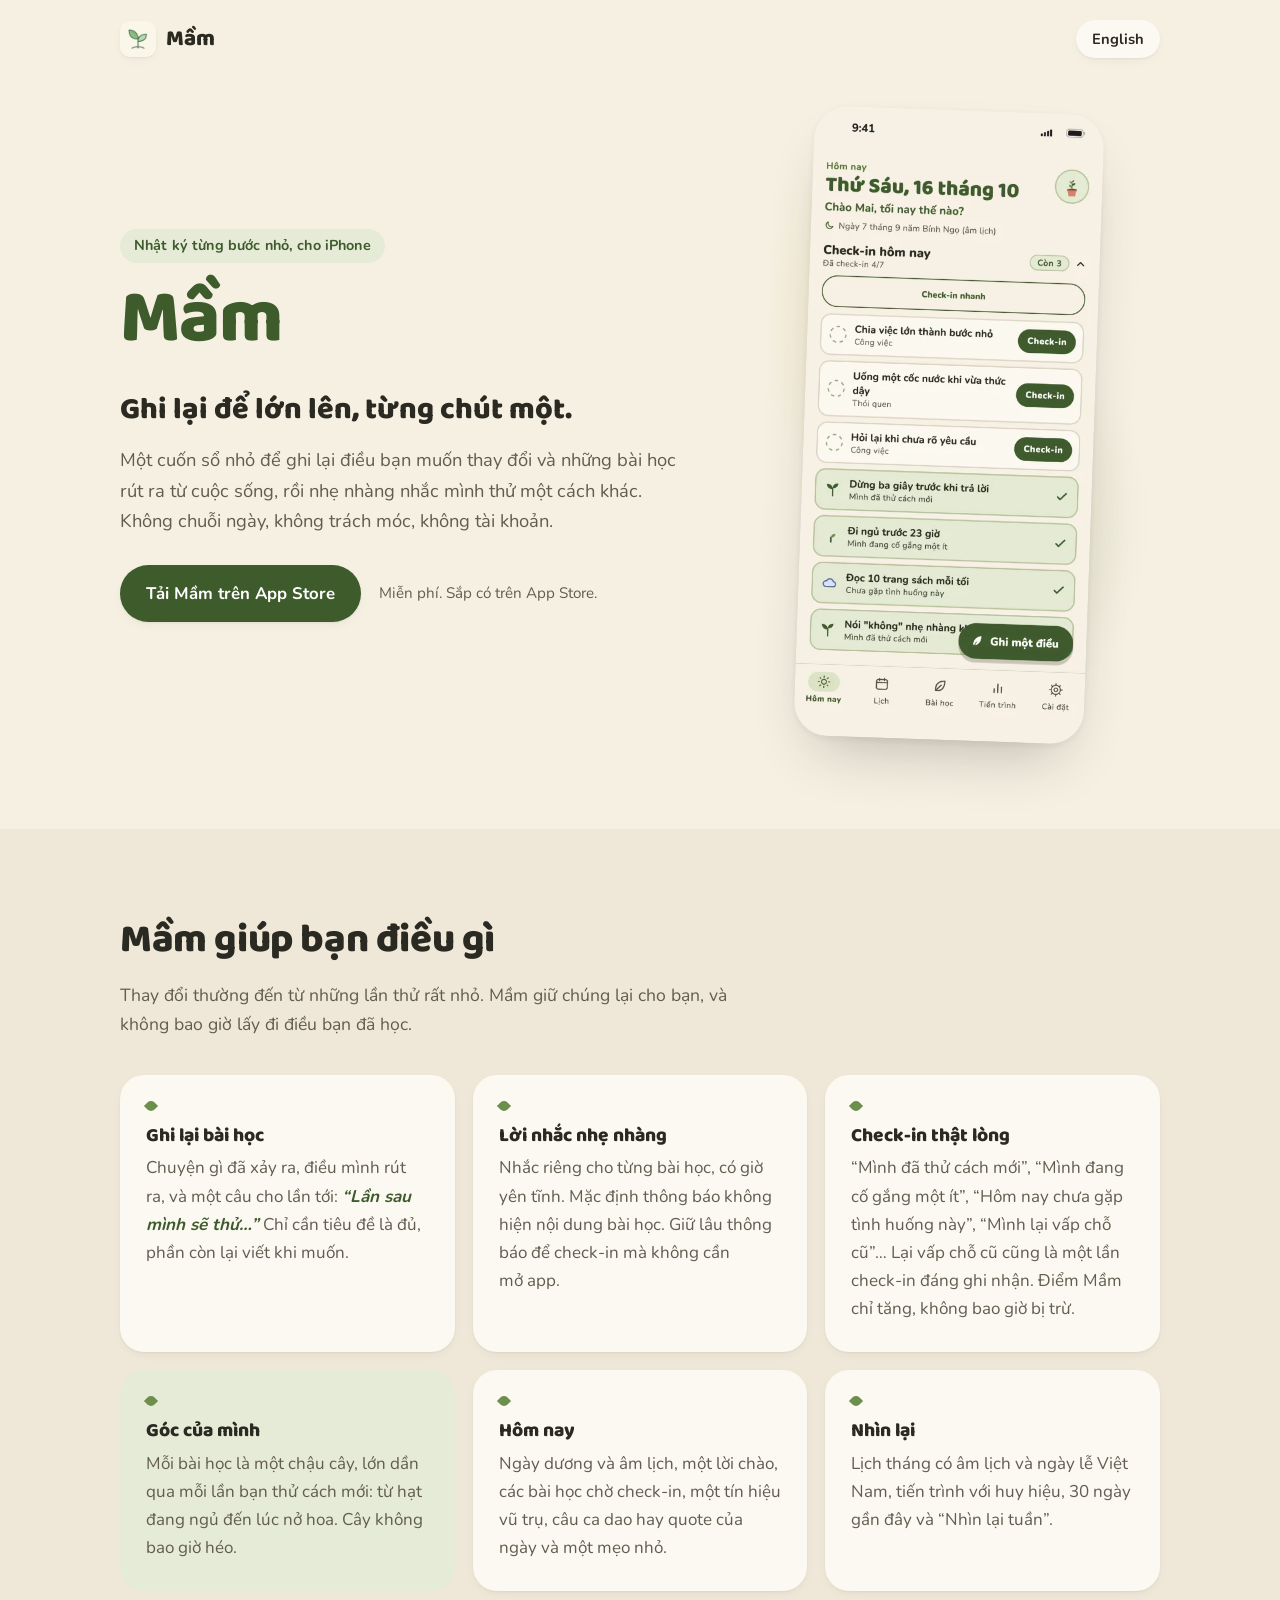
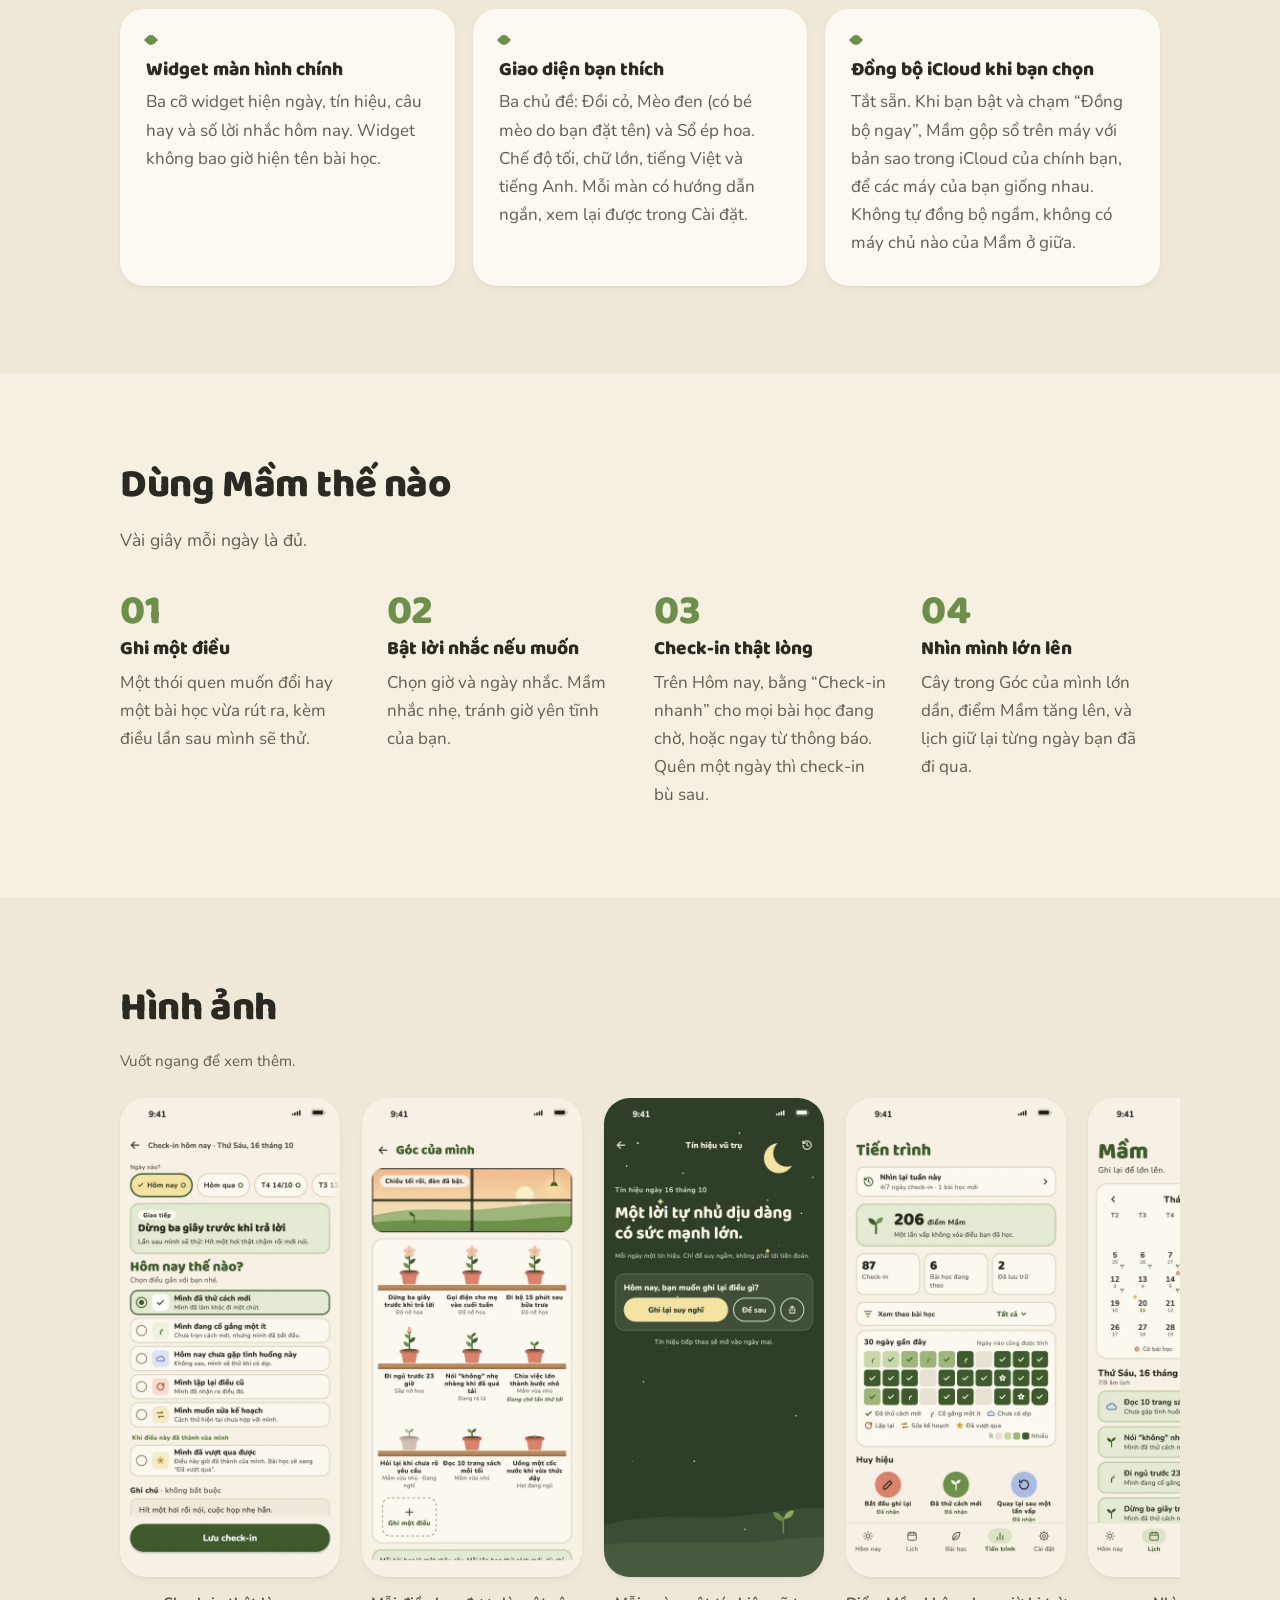
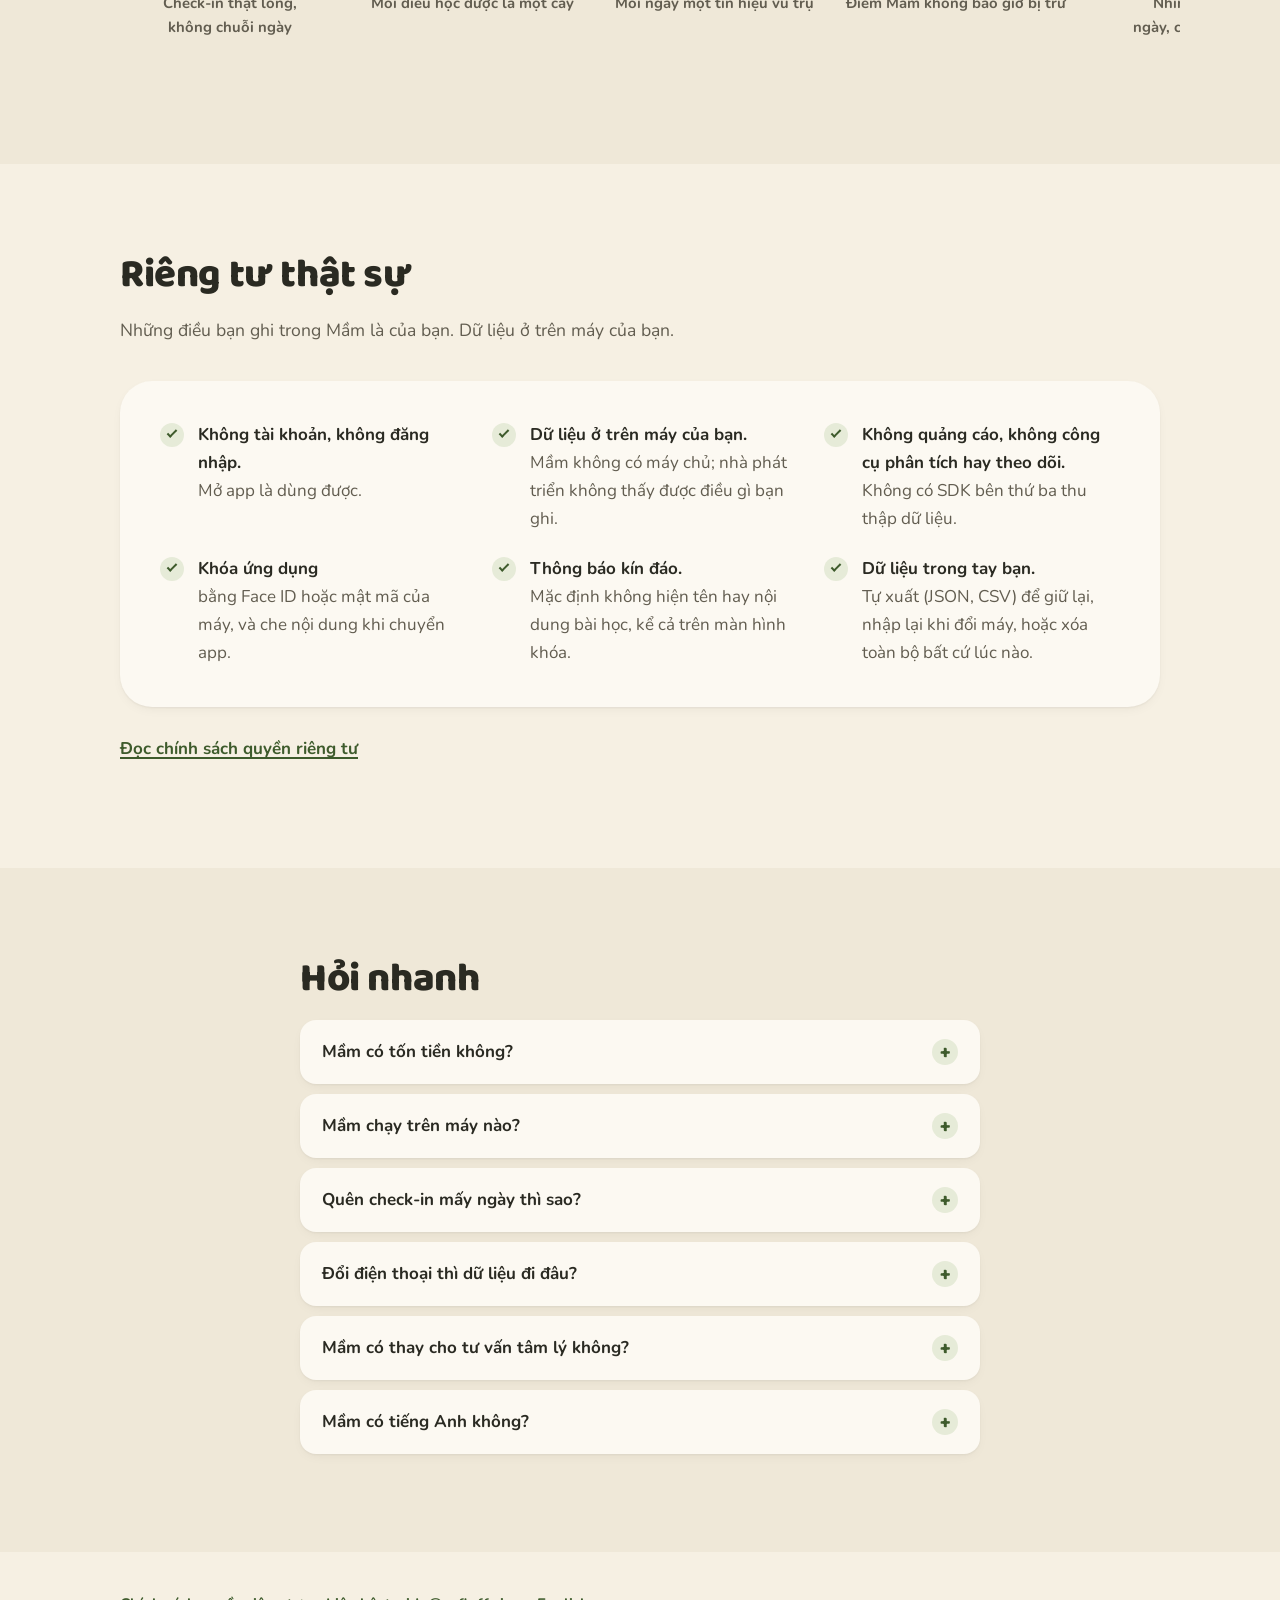
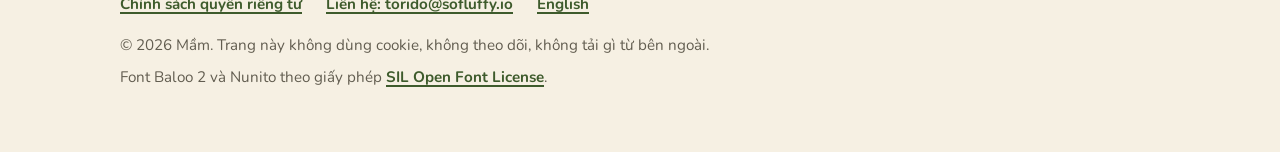
==== commit 167dcf10: "Check-in answer reads "Mình lại vấp chỗ cũ" Co-Authored-By: Claude Opus 5.5 (1M context) <noreply@an" ====
--- a/index.html
+++ b/index.html
@@ -72,7 +72,7 @@
       </article>
       <article class="card">
         <h3>Check-in thật lòng</h3>
-        <p>“Mình đã thử cách mới”, “Mình đang cố gắng một ít”, “Hôm nay chưa gặp tình huống này”, “Mình lặp lại điều cũ”… Lặp lại điều cũ cũng là một lần check-in đáng ghi nhận. Điểm Mầm chỉ tăng, không bao giờ bị trừ.</p>
+        <p>“Mình đã thử cách mới”, “Mình đang cố gắng một ít”, “Hôm nay chưa gặp tình huống này”, “Mình lại vấp chỗ cũ”… Lại vấp chỗ cũ cũng là một lần check-in đáng ghi nhận. Điểm Mầm chỉ tăng, không bao giờ bị trừ.</p>
       </article>
       <article class="card green">
         <h3>Góc của mình</h3>
@@ -134,7 +134,7 @@
     <ul class="shots" aria-label="Ảnh chụp màn hình Mầm">
       <li><figure>
         <img class="phone" loading="lazy" src="assets/screens/vi-02-check-in.webp" width="460" height="1000"
-             alt="Màn check-in: chọn ngày, rồi chọn Mình đã thử cách mới, Mình đang cố gắng một ít, Mình lặp lại điều cũ hay Mình muốn sửa kế hoạch, kèm ghi chú không bắt buộc.">
+             alt="Màn check-in: chọn ngày, rồi chọn Mình đã thử cách mới, Mình đang cố gắng một ít, Mình lại vấp chỗ cũ hay Mình muốn sửa kế hoạch, kèm ghi chú không bắt buộc.">
         <figcaption>Check-in thật lòng, không chuỗi ngày</figcaption></figure></li>
       <li><figure>
         <img class="phone" loading="lazy" src="assets/screens/vi-05-goc-cua-minh.webp" width="460" height="1000"
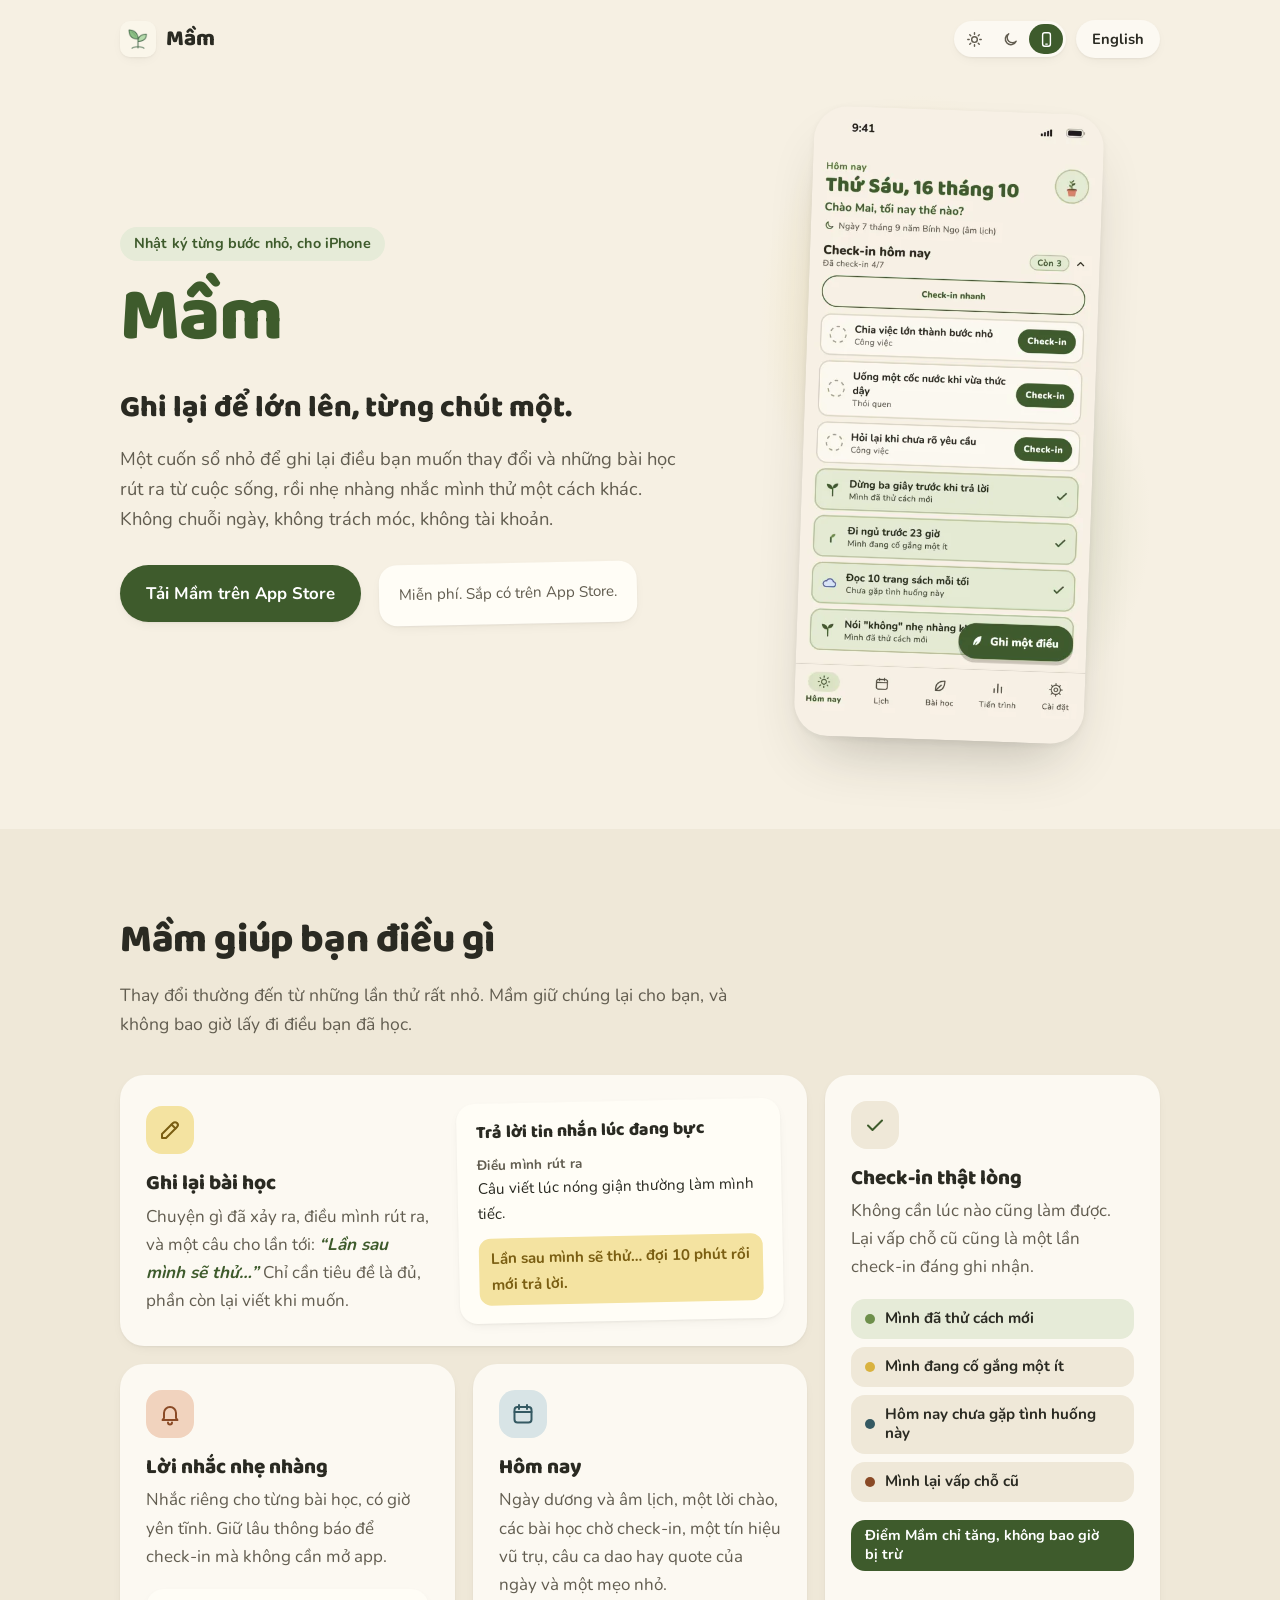
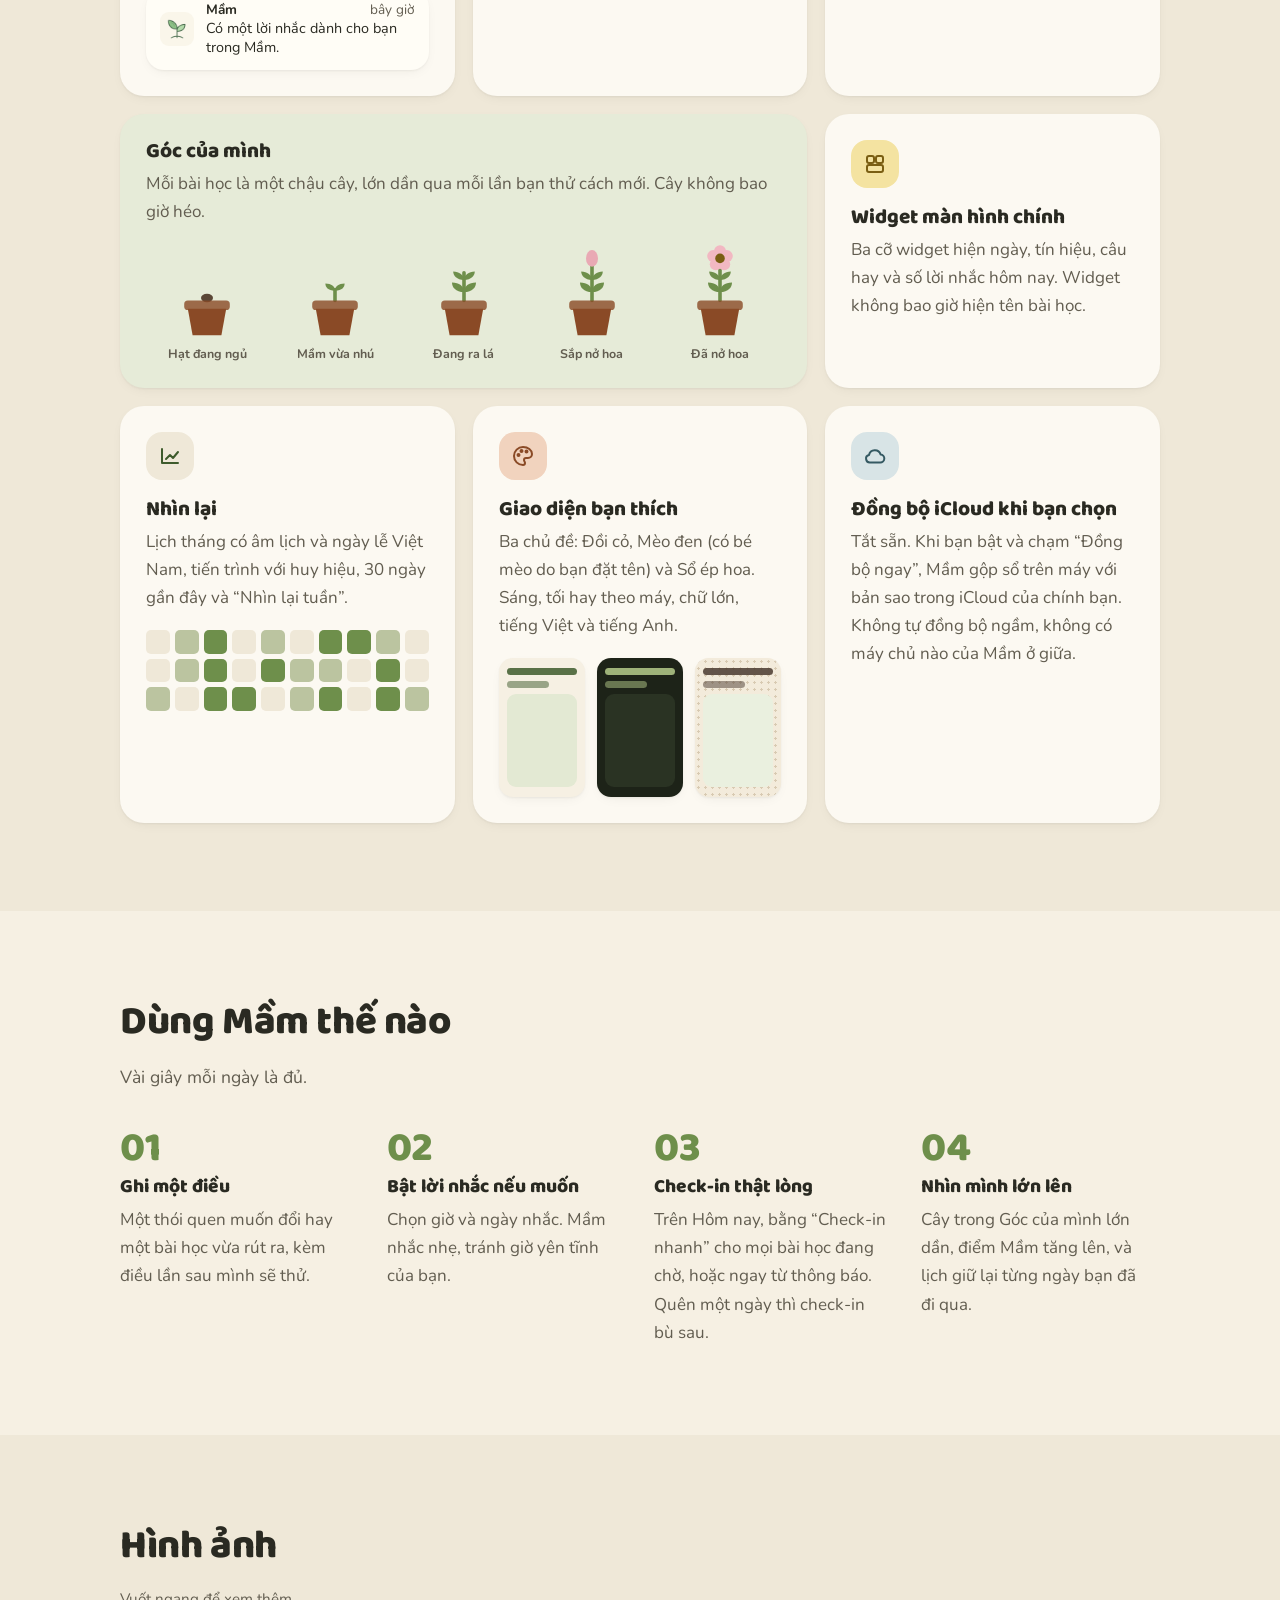
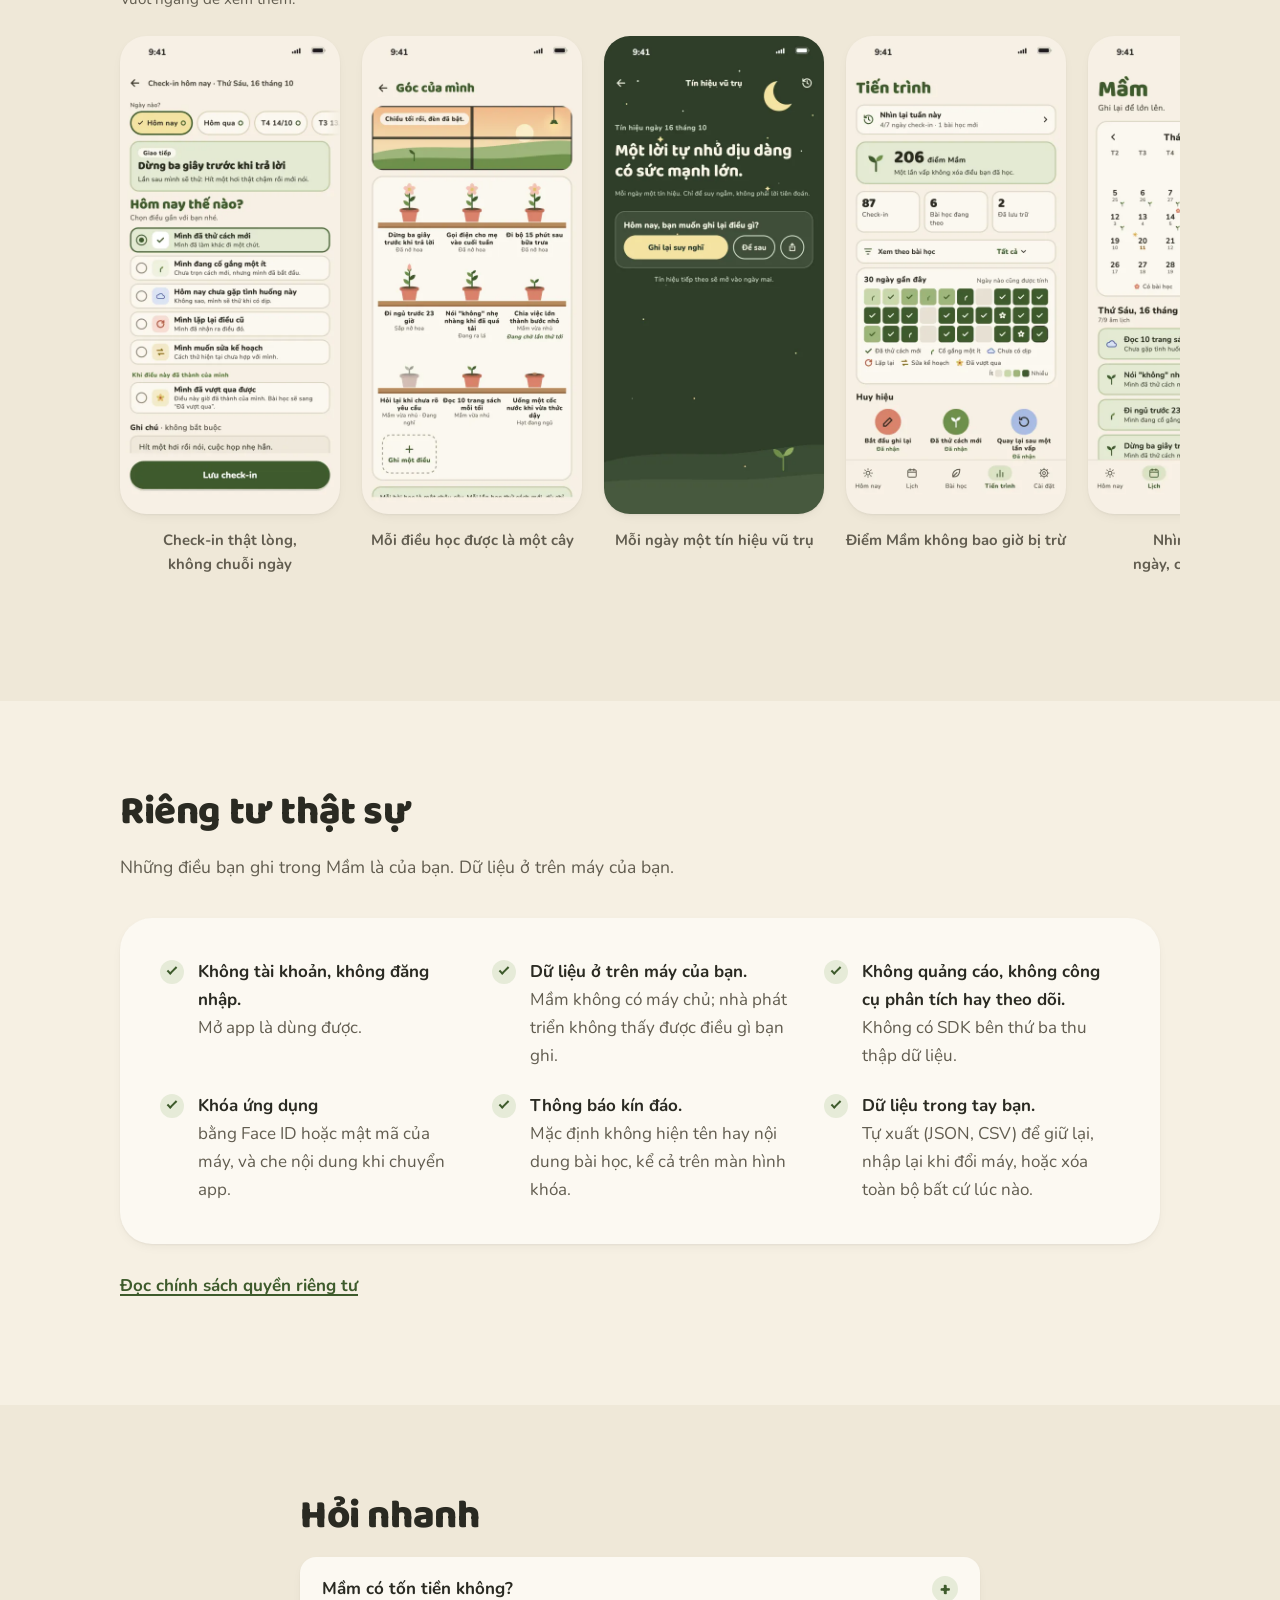
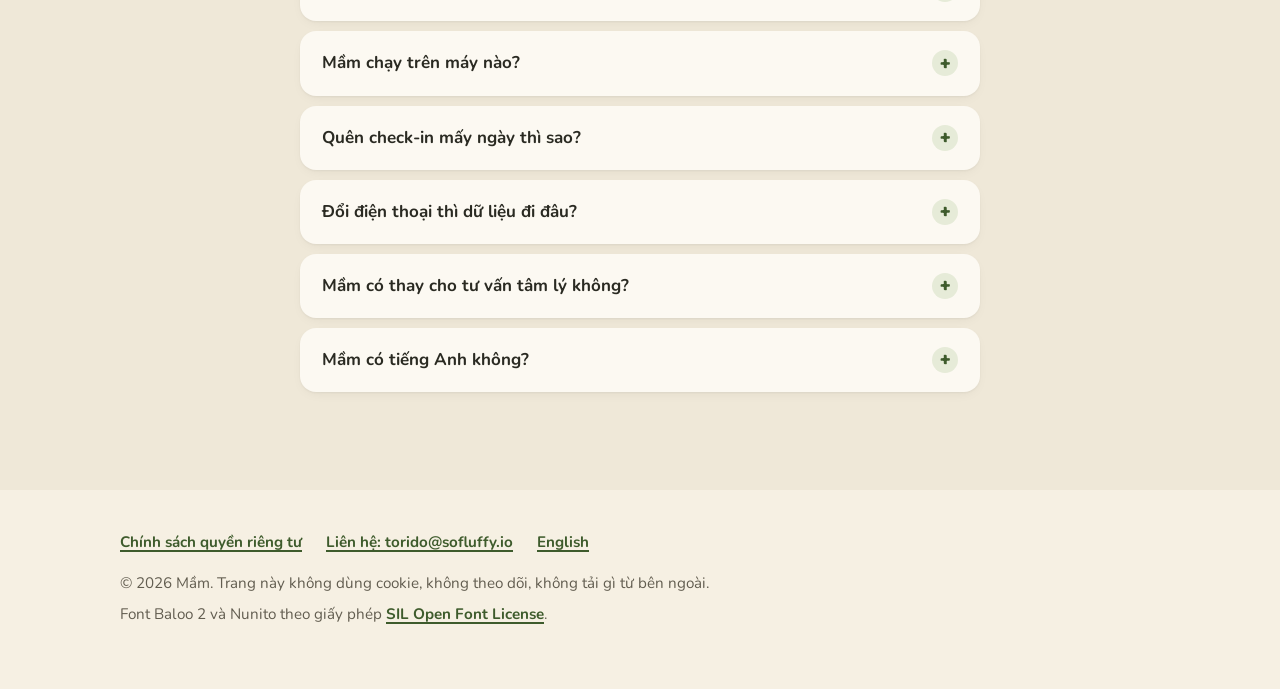
==== commit 0a20e1dd: "Light/dark switch, feature tiles; privacy policy drops "no ads" Co-Authored-By: Claude Opus 5.5 (1M " ====
--- a/index.html
+++ b/index.html
@@ -12,6 +12,8 @@
 <link rel="alternate" hreflang="vi" href="./">
 <link rel="alternate" hreflang="en" href="en/">
 <link rel="stylesheet" href="assets/style.css">
+<script>try{var t=localStorage.getItem("mam-theme");if(t==="light"||t==="dark")document.documentElement.setAttribute("data-theme",t)}catch(e){}</script>
+<script src="assets/theme.js" defer></script>
 <meta property="og:type" content="website">
 <meta property="og:locale" content="vi_VN">
 <meta property="og:locale:alternate" content="en_US">
@@ -31,7 +33,14 @@
       <img src="assets/apple-touch-icon.png" alt="" width="40" height="40">
       <span>Mầm</span>
     </a>
-    <a class="lang" href="en/" hreflang="en" lang="en">English</a>
+    <div class="tools">
+      <div class="mode" role="group" aria-label="Giao diện" hidden>
+        <button type="button" data-mode="light" aria-pressed="false" title="Sáng"><svg viewBox="0 0 24 24" aria-hidden="true"><circle cx="12" cy="12" r="4"/><path d="M12 2.5v2M12 19.5v2M5.3 5.3l1.4 1.4M17.3 17.3l1.4 1.4M2.5 12h2M19.5 12h2M5.3 18.7l1.4-1.4M17.3 6.7l1.4-1.4"/></svg><span class="sr">Sáng</span></button>
+        <button type="button" data-mode="dark" aria-pressed="false" title="Tối"><svg viewBox="0 0 24 24" aria-hidden="true"><path d="M20 14.5A8 8 0 1 1 9.5 4a6.5 6.5 0 0 0 10.5 10.5z"/></svg><span class="sr">Tối</span></button>
+        <button type="button" data-mode="system" aria-pressed="false" title="Theo máy"><svg viewBox="0 0 24 24" aria-hidden="true"><rect x="6.5" y="2.5" width="11" height="19" rx="3"/><path d="M11 18.5h2"/></svg><span class="sr">Theo máy</span></button>
+      </div>
+      <a class="lang" href="en/" hreflang="en" lang="en">English</a>
+    </div>
   </div>
 </header>
 
@@ -61,42 +70,100 @@
   <div class="wrap">
     <h2 id="giup-gi">Mầm giúp bạn điều gì</h2>
     <p class="section-intro">Thay đổi thường đến từ những lần thử rất nhỏ. Mầm giữ chúng lại cho bạn, và không bao giờ lấy đi điều bạn đã học.</p>
-    <div class="cards">
-      <article class="card">
-        <h3>Ghi lại bài học</h3>
-        <p>Chuyện gì đã xảy ra, điều mình rút ra, và một câu cho lần tới: <span class="quote">“Lần sau mình sẽ thử…”</span> Chỉ cần tiêu đề là đủ, phần còn lại viết khi muốn.</p>
-      </article>
-      <article class="card">
-        <h3>Lời nhắc nhẹ nhàng</h3>
-        <p>Nhắc riêng cho từng bài học, có giờ yên tĩnh. Mặc định thông báo không hiện nội dung bài học. Giữ lâu thông báo để check-in mà không cần mở app.</p>
-      </article>
-      <article class="card">
-        <h3>Check-in thật lòng</h3>
-        <p>“Mình đã thử cách mới”, “Mình đang cố gắng một ít”, “Hôm nay chưa gặp tình huống này”, “Mình lại vấp chỗ cũ”… Lại vấp chỗ cũ cũng là một lần check-in đáng ghi nhận. Điểm Mầm chỉ tăng, không bao giờ bị trừ.</p>
-      </article>
-      <article class="card green">
-        <h3>Góc của mình</h3>
-        <p>Mỗi bài học là một chậu cây, lớn dần qua mỗi lần bạn thử cách mới: từ hạt đang ngủ đến lúc nở hoa. Cây không bao giờ héo.</p>
-      </article>
-      <article class="card">
-        <h3>Hôm nay</h3>
-        <p>Ngày dương và âm lịch, một lời chào, các bài học chờ check-in, một tín hiệu vũ trụ, câu ca dao hay quote của ngày và một mẹo nhỏ.</p>
-      </article>
-      <article class="card">
-        <h3>Nhìn lại</h3>
-        <p>Lịch tháng có âm lịch và ngày lễ Việt Nam, tiến trình với huy hiệu, 30 ngày gần đây và “Nhìn lại tuần”.</p>
-      </article>
-      <article class="card">
-        <h3>Widget màn hình chính</h3>
-        <p>Ba cỡ widget hiện ngày, tín hiệu, câu hay và số lời nhắc hôm nay. Widget không bao giờ hiện tên bài học.</p>
-      </article>
-      <article class="card">
-        <h3>Giao diện bạn thích</h3>
-        <p>Ba chủ đề: Đồi cỏ, Mèo đen (có bé mèo do bạn đặt tên) và Sổ ép hoa. Chế độ tối, chữ lớn, tiếng Việt và tiếng Anh. Mỗi màn có hướng dẫn ngắn, xem lại được trong Cài đặt.</p>
-      </article>
-      <article class="card">
-        <h3>Đồng bộ iCloud khi bạn chọn</h3>
-        <p>Tắt sẵn. Khi bạn bật và chạm “Đồng bộ ngay”, Mầm gộp sổ trên máy với bản sao trong iCloud của chính bạn, để các máy của bạn giống nhau. Không tự đồng bộ ngầm, không có máy chủ nào của Mầm ở giữa.</p>
+    <div class="bento">
+      <article class="tile t-wide t-split">
+        <div>
+          <span class="icon i-honey"><svg viewBox="0 0 24 24" aria-hidden="true"><path d="M4 20h4L19 9a2.8 2.8 0 0 0-4-4L4 16z"/><path d="M13.5 6.5l4 4"/></svg></span>
+          <h3>Ghi lại bài học</h3>
+          <p>Chuyện gì đã xảy ra, điều mình rút ra, và một câu cho lần tới: <span class="quote">“Lần sau mình sẽ thử…”</span> Chỉ cần tiêu đề là đủ, phần còn lại viết khi muốn.</p>
+        </div>
+        <div class="note" aria-hidden="true">
+          <b>Trả lời tin nhắn lúc đang bực</b>
+          <small>Điều mình rút ra</small>
+          <span>Câu viết lúc nóng giận thường làm mình tiếc.</span>
+          <span class="next">Lần sau mình sẽ thử… đợi 10 phút rồi mới trả lời.</span>
+        </div>
+      </article>
+      <article class="tile t-tall">
+        <span class="icon"><svg viewBox="0 0 24 24" aria-hidden="true"><path d="M5 12.5l4.5 4.5L19 7.5"/></svg></span>
+        <div>
+          <h3>Check-in thật lòng</h3>
+          <p>Không cần lúc nào cũng làm được. Lại vấp chỗ cũ cũng là một lần check-in đáng ghi nhận.</p>
+        </div>
+        <ul class="answers" aria-label="Các câu trả lời khi check-in">
+          <li class="a1">Mình đã thử cách mới</li>
+          <li class="a2">Mình đang cố gắng một ít</li>
+          <li class="a3">Hôm nay chưa gặp tình huống này</li>
+          <li class="a4">Mình lại vấp chỗ cũ</li>
+        </ul>
+        <p class="points">Điểm Mầm chỉ tăng, không bao giờ bị trừ</p>
+      </article>
+      <article class="tile">
+        <span class="icon i-clay"><svg viewBox="0 0 24 24" aria-hidden="true"><path d="M6 16v-5a6 6 0 0 1 12 0v5l1.5 2h-15z"/><path d="M10 20.5a2 2 0 0 0 4 0"/></svg></span>
+        <div>
+          <h3>Lời nhắc nhẹ nhàng</h3>
+          <p>Nhắc riêng cho từng bài học, có giờ yên tĩnh. Giữ lâu thông báo để check-in mà không cần mở app.</p>
+        </div>
+        <div class="notif" aria-hidden="true">
+          <img src="assets/apple-touch-icon.png" alt="" width="34" height="34">
+          <div><b>Mầm <i>bây giờ</i></b>Có một lời nhắc dành cho bạn trong Mầm.</div>
+        </div>
+      </article>
+      <article class="tile">
+        <span class="icon i-sky"><svg viewBox="0 0 24 24" aria-hidden="true"><rect x="3.5" y="5" width="17" height="15.5" rx="3"/><path d="M3.5 10h17M8 3v4M16 3v4"/></svg></span>
+        <div>
+          <h3>Hôm nay</h3>
+          <p>Ngày dương và âm lịch, một lời chào, các bài học chờ check-in, một tín hiệu vũ trụ, câu ca dao hay quote của ngày và một mẹo nhỏ.</p>
+        </div>
+      </article>
+      <article class="tile t-wide t-green">
+        <div>
+          <h3>Góc của mình</h3>
+          <p>Mỗi bài học là một chậu cây, lớn dần qua mỗi lần bạn thử cách mới. Cây không bao giờ héo.</p>
+        </div>
+        <div>
+        <ul class="pots">
+          <li><svg viewBox="0 0 60 80" aria-hidden="true"><ellipse class="soil" cx="30" cy="45" rx="5" ry="3.5"/><rect class="rim" x="11" y="47" width="38" height="8" rx="3"/><path class="pot" d="M14 54h32l-4 22H18z"/></svg>Hạt đang ngủ</li>
+          <li><svg viewBox="0 0 60 80" aria-hidden="true"><path class="stem" d="M30 47V38"/><path class="lf" d="M30 39c-6 0-8-3-8-6 5 0 8 2.5 8 6z"/><path class="lf" d="M30 39c6 0 8-3 8-6-5 0-8 2.5-8 6z"/><rect class="rim" x="11" y="47" width="38" height="8" rx="3"/><path class="pot" d="M14 54h32l-4 22H18z"/></svg>Mầm vừa nhú</li>
+          <li><svg viewBox="0 0 60 80" aria-hidden="true"><path class="stem" d="M30 47V24"/><path class="lf" d="M30 40c-7 0-10-4-10-8 6 0 10 3 10 8z"/><path class="lf" d="M30 40c7 0 10-4 10-8-6 0-10 3-10 8z"/><path class="lf" d="M30 30c-6 0-9-3.5-9-7 5 0 9 3 9 7z"/><path class="lf" d="M30 30c6 0 9-3.5 9-7-5 0-9 3-9 7z"/><rect class="rim" x="11" y="47" width="38" height="8" rx="3"/><path class="pot" d="M14 54h32l-4 22H18z"/></svg>Đang ra lá</li>
+          <li><svg viewBox="0 0 60 80" aria-hidden="true"><path class="stem" d="M30 47V16"/><path class="lf" d="M30 40c-7 0-10-4-10-8 6 0 10 3 10 8z"/><path class="lf" d="M30 40c7 0 10-4 10-8-6 0-10 3-10 8z"/><path class="lf" d="M30 30c-6 0-9-3.5-9-7 5 0 9 3 9 7z"/><path class="lf" d="M30 30c6 0 9-3.5 9-7-5 0-9 3-9 7z"/><ellipse class="bud" cx="30" cy="12" rx="5" ry="7"/><rect class="rim" x="11" y="47" width="38" height="8" rx="3"/><path class="pot" d="M14 54h32l-4 22H18z"/></svg>Sắp nở hoa</li>
+          <li><svg viewBox="0 0 60 80" aria-hidden="true"><path class="stem" d="M30 47V18"/><path class="lf" d="M30 40c-7 0-10-4-10-8 6 0 10 3 10 8z"/><path class="lf" d="M30 40c7 0 10-4 10-8-6 0-10 3-10 8z"/><path class="lf" d="M30 30c-6 0-9-3.5-9-7 5 0 9 3 9 7z"/><path class="lf" d="M30 30c6 0 9-3.5 9-7-5 0-9 3-9 7z"/><circle class="petal" cx="30" cy="6" r="5"/><circle class="petal" cx="35.7" cy="10.1" r="5"/><circle class="petal" cx="33.5" cy="16.9" r="5"/><circle class="petal" cx="26.5" cy="16.9" r="5"/><circle class="petal" cx="24.3" cy="10.1" r="5"/><circle class="heart" cx="30" cy="12" r="4"/><rect class="rim" x="11" y="47" width="38" height="8" rx="3"/><path class="pot" d="M14 54h32l-4 22H18z"/></svg>Đã nở hoa</li>
+        </ul>
+        </div>
+      </article>
+      <article class="tile">
+        <span class="icon i-honey"><svg viewBox="0 0 24 24" aria-hidden="true"><rect x="4" y="4" width="7" height="7" rx="2"/><rect x="13" y="4" width="7" height="7" rx="2"/><rect x="4" y="13" width="16" height="7" rx="2"/></svg></span>
+        <div>
+          <h3>Widget màn hình chính</h3>
+          <p>Ba cỡ widget hiện ngày, tín hiệu, câu hay và số lời nhắc hôm nay. Widget không bao giờ hiện tên bài học.</p>
+        </div>
+      </article>
+      <article class="tile">
+        <span class="icon"><svg viewBox="0 0 24 24" aria-hidden="true"><path d="M4 19V5M4 19h16M8 15l4-4 3 3 5-6"/></svg></span>
+        <div>
+          <h3>Nhìn lại</h3>
+          <p>Lịch tháng có âm lịch và ngày lễ Việt Nam, tiến trình với huy hiệu, 30 ngày gần đây và “Nhìn lại tuần”.</p>
+        </div>
+        <div class="days" role="img" aria-label="Ví dụ lưới 30 ngày gần đây, ô đậm là ngày có check-in"><i></i><i class="d1"></i><i class="d2"></i><i></i><i class="d1"></i><i></i><i class="d2"></i><i class="d2"></i><i class="d1"></i><i></i><i></i><i class="d1"></i><i class="d2"></i><i></i><i class="d2"></i><i class="d1"></i><i class="d1"></i><i></i><i class="d2"></i><i></i><i class="d1"></i><i></i><i class="d2"></i><i class="d2"></i><i></i><i class="d1"></i><i class="d2"></i><i></i><i class="d2"></i><i class="d1"></i></div>
+      </article>
+      <article class="tile">
+        <span class="icon i-clay"><svg viewBox="0 0 24 24" aria-hidden="true"><path d="M12 3a9 9 0 1 0 0 18c1.2 0 2-.8 2-2 0-1.4-1-1.6-1-3 0-1.1.9-2 2-2h2a4 4 0 0 0 4-4c0-4-4-7-9-7z"/><circle cx="7.5" cy="11" r="1"/><circle cx="10.5" cy="7" r="1"/><circle cx="15.5" cy="7.5" r="1"/></svg></span>
+        <div>
+          <h3>Giao diện bạn thích</h3>
+          <p>Ba chủ đề: Đồi cỏ, Mèo đen (có bé mèo do bạn đặt tên) và Sổ ép hoa. Sáng, tối hay theo máy, chữ lớn, tiếng Việt và tiếng Anh.</p>
+        </div>
+        <div class="themes" role="img" aria-label="Ba chủ đề: Đồi cỏ, Mèo đen, Sổ ép hoa">
+          <span class="mini m-doi"><i></i><i></i><i class="c"></i></span>
+          <span class="mini m-meo"><i></i><i></i><i class="c"></i></span>
+          <span class="mini m-hoa"><i></i><i></i><i class="c"></i></span>
+        </div>
+      </article>
+      <article class="tile">
+        <span class="icon i-sky"><svg viewBox="0 0 24 24" aria-hidden="true"><path d="M7 18.5h10a4 4 0 0 0 .6-8A6 6 0 0 0 6 11a3.8 3.8 0 0 0 1 7.5z"/></svg></span>
+        <div>
+          <h3>Đồng bộ iCloud khi bạn chọn</h3>
+          <p>Tắt sẵn. Khi bạn bật và chạm “Đồng bộ ngay”, Mầm gộp sổ trên máy với bản sao trong iCloud của chính bạn. Không tự đồng bộ ngầm, không có máy chủ nào của Mầm ở giữa.</p>
+        </div>
       </article>
     </div>
   </div>
--- a/assets/style.css
+++ b/assets/style.css
@@ -24,7 +24,7 @@
 }
 
 :root {
-  color-scheme: light dark;
+  color-scheme: light;
   --page: #F6F0E3;        /* cream */
   --surface: #FCF9F2;     /* cards */
   --sunk: #EFE8D8;        /* quiet bands, chips */
@@ -34,6 +34,13 @@
   --on-accent: #FFFFFF;
   --ink: #2A2A22;
   --muted: #625D50;
+  --honey: #F4E3A1;       /* paleYellow */
+  --honey-ink: #7A5E12;
+  --clay: #F1D3BE;
+  --clay-ink: #8A4A26;
+  --sky: #D8E4E6;
+  --sky-ink: #345962;
+  --paper: #FFFDF6;
   --glow-1: rgba(182, 196, 154, 0.45);
   --glow-2: rgba(244, 227, 161, 0.55);
   --shadow-sm: 0 1px 2px rgba(42, 42, 34, 0.05), 0 4px 14px -6px rgba(42, 42, 34, 0.10);
@@ -44,8 +51,12 @@
   --body: "Nunito", ui-rounded, system-ui, -apple-system, "Segoe UI", Roboto, sans-serif;
 }
 
+/* Dark: the device's choice, unless the visitor picked "Sáng"; or picked
+   "Tối" outright (assets/theme.js sets data-theme, like the app's
+   Sáng / Tối / Theo máy). The two blocks hold the same values. */
 @media (prefers-color-scheme: dark) {
-  :root {
+  :root:not([data-theme="light"]) {
+    color-scheme: dark;
     --page: #191815;
     --surface: #22201C;
     --sunk: #1E1D19;
@@ -55,11 +66,41 @@
     --on-accent: #191815;
     --ink: #F1EEE4;
     --muted: #B3AD9F;
+    --honey: #3B3422;
+    --honey-ink: #EBD38A;
+    --clay: #3A2A20;
+    --clay-ink: #EDB794;
+    --sky: #22302F;
+    --sky-ink: #A9CBD1;
+    --paper: #2A2823;
     --glow-1: rgba(110, 143, 75, 0.20);
     --glow-2: rgba(244, 227, 161, 0.07);
     --shadow-sm: 0 1px 2px rgba(0, 0, 0, 0.3), 0 6px 18px -8px rgba(0, 0, 0, 0.5);
     --shadow-lg: 0 2px 6px rgba(0, 0, 0, 0.3), 0 30px 60px -20px rgba(0, 0, 0, 0.7);
   }
+}
+:root[data-theme="dark"] {
+  color-scheme: dark;
+  --page: #191815;
+  --surface: #22201C;
+  --sunk: #1E1D19;
+  --tint: #252B20;
+  --accent: #B5D08A;
+  --leaf: #9DBA72;
+  --on-accent: #191815;
+  --ink: #F1EEE4;
+  --muted: #B3AD9F;
+  --honey: #3B3422;
+  --honey-ink: #EBD38A;
+  --clay: #3A2A20;
+  --clay-ink: #EDB794;
+  --sky: #22302F;
+  --sky-ink: #A9CBD1;
+  --paper: #2A2823;
+  --glow-1: rgba(110, 143, 75, 0.20);
+  --glow-2: rgba(244, 227, 161, 0.07);
+  --shadow-sm: 0 1px 2px rgba(0, 0, 0, 0.3), 0 6px 18px -8px rgba(0, 0, 0, 0.5);
+  --shadow-lg: 0 2px 6px rgba(0, 0, 0, 0.3), 0 30px 60px -20px rgba(0, 0, 0, 0.7);
 }
 
 *, *::before, *::after { box-sizing: border-box; }
@@ -119,6 +160,23 @@
   background: var(--surface); color: var(--ink); box-shadow: var(--shadow-sm);
 }
 .lang:hover { color: var(--accent); }
+.tools { display: flex; align-items: center; gap: 10px; }
+
+/* Sáng / Tối / Theo máy, like the app. Hidden until theme.js runs. */
+.mode { display: flex; gap: 2px; padding: 3px; border-radius: 999px;
+  background: var(--surface); box-shadow: var(--shadow-sm); }
+.mode[hidden] { display: none; }
+.mode button {
+  appearance: none; border: 0; margin: 0; cursor: pointer;
+  width: 34px; height: 30px; border-radius: 999px; display: grid; place-items: center;
+  background: transparent; color: var(--muted);
+}
+.mode button:hover { color: var(--ink); }
+.mode button[aria-pressed="true"] { background: var(--accent); color: var(--on-accent); }
+.mode svg { width: 17px; height: 17px; fill: none; stroke: currentColor; stroke-width: 2;
+  stroke-linecap: round; stroke-linejoin: round; }
+.sr { position: absolute; width: 1px; height: 1px; overflow: hidden; clip: rect(0 0 0 0); white-space: nowrap; }
+@media (max-width: 380px) { .brand span { display: none; } }
 
 /* Hero */
 .hero { padding: 32px 0 88px; position: relative; overflow: hidden; }
@@ -170,22 +228,105 @@
 .section-intro { color: var(--muted); font-size: 1.1rem; max-width: 36em; margin-bottom: 36px; }
 .alt { background: var(--sunk); }
 
-/* Features */
-.cards { display: grid; gap: 18px; grid-template-columns: repeat(auto-fill, minmax(min(100%, 290px), 1fr)); }
+/* Features: a bento of tiles, most with a small picture of the app. */
 .card {
   background: var(--surface);
   border-radius: var(--radius);
   padding: 26px 26px 12px;
   box-shadow: var(--shadow-sm);
 }
-.card.green { background: var(--tint); box-shadow: none; }
-.cards .card h3::before {
-  content: ""; display: block; width: 10px; height: 10px; border-radius: 50% 0;
-  background: var(--leaf); margin-bottom: 14px; transform: rotate(45deg);
-}
-.card h3 { margin-bottom: 0.4em; }
 .card p, .card li { color: var(--muted); }
-.card .quote { font-style: italic; color: var(--accent); font-weight: 700; }
+
+.bento { display: grid; gap: 18px; grid-template-columns: 1fr; grid-auto-flow: dense; }
+@media (min-width: 640px) { .bento { grid-template-columns: repeat(2, 1fr); } .t-wide { grid-column: span 2; } }
+@media (min-width: 960px) {
+  .bento { grid-template-columns: repeat(3, 1fr); }
+  .t-tall { grid-row: span 2; }
+}
+.tile {
+  background: var(--surface); border-radius: var(--radius); box-shadow: var(--shadow-sm);
+  padding: 26px; display: flex; flex-direction: column; gap: 18px; position: relative; overflow: hidden;
+  transition: transform 0.2s ease, box-shadow 0.2s ease;
+}
+.tile:hover { transform: translateY(-3px); box-shadow: var(--shadow-lg); }
+@media (prefers-reduced-motion: reduce) { .tile { transition: none; } .tile:hover { transform: none; } }
+.tile h3 { margin: 0 0 0.3em; font-size: 1.3rem; }
+.tile p { margin: 0; color: var(--muted); }
+.tile .quote { font-style: italic; color: var(--accent); font-weight: 700; }
+.tile.t-green { background: var(--tint); }
+.t-split .icon { margin-bottom: 18px; }
+@media (min-width: 640px) { .t-wide.t-split { flex-direction: row; align-items: center; gap: 28px; }
+  .t-split > * { flex: 1 1 0; } }
+
+.icon { width: 48px; height: 48px; border-radius: 16px; display: grid; place-items: center; flex: none;
+  background: var(--sunk); color: var(--accent); }
+.icon svg { width: 24px; height: 24px; fill: none; stroke: currentColor; stroke-width: 2;
+  stroke-linecap: round; stroke-linejoin: round; }
+.i-honey { background: var(--honey); color: var(--honey-ink); }
+.i-clay { background: var(--clay); color: var(--clay-ink); }
+.i-sky { background: var(--sky); color: var(--sky-ink); }
+
+/* Lesson: a small page from the notebook. */
+.note { background: var(--paper); border-radius: 18px; padding: 18px 20px; box-shadow: var(--shadow-sm);
+  transform: rotate(-1.2deg); max-width: 420px; }
+.note b { display: block; font-family: var(--heading); font-weight: 800; color: var(--ink); font-size: 1.1rem; line-height: 1.3; }
+.note small { display: block; color: var(--muted); font-size: 0.85rem; font-weight: 700; margin-top: 10px; letter-spacing: 0.02em; }
+.note span { display: block; color: var(--ink); }
+.note .next { margin-top: 12px; background: var(--honey); color: var(--honey-ink); border-radius: 12px;
+  padding: 8px 12px; font-weight: 700; }
+@media (prefers-reduced-motion: reduce) { .note { transform: none; } }
+
+/* Check-in: the answers as chips, the first one chosen. */
+.answers { list-style: none; margin: 0; padding: 0; display: grid; gap: 8px; }
+.answers li { display: flex; align-items: center; gap: 10px; padding: 10px 14px; border-radius: 14px;
+  background: var(--sunk); color: var(--ink); font-weight: 700; font-size: 0.95rem; line-height: 1.3; }
+.answers li::before { content: ""; width: 10px; height: 10px; border-radius: 50%; flex: none; background: var(--dot); }
+.answers .a1 { --dot: var(--leaf); background: var(--tint); }
+.answers .a2 { --dot: #D9B23F; }
+.answers .a3 { --dot: var(--sky-ink); }
+.answers .a4 { --dot: var(--clay-ink); }
+.tile .points { align-self: flex-start; background: var(--accent); color: var(--on-accent); font-weight: 700;
+  font-size: 0.9rem; border-radius: 14px; padding: 6px 14px; line-height: 1.35; }
+
+/* Reminder: a notification that keeps the lesson private. */
+.notif { display: flex; gap: 12px; align-items: center; background: var(--paper); border-radius: 18px;
+  padding: 12px 14px; box-shadow: var(--shadow-sm); }
+.notif img { width: 34px; height: 34px; border-radius: 9px; flex: none; }
+.notif div { flex: 1; min-width: 0; font-size: 0.9rem; line-height: 1.35; color: var(--ink); }
+.notif b { display: flex; justify-content: space-between; gap: 8px; font-size: 0.85rem; }
+.notif b i { font-style: normal; font-weight: 400; color: var(--muted); }
+
+/* My corner: five pots, seed to bloom. */
+.pots { display: grid; grid-template-columns: repeat(5, 1fr); gap: 6px; margin: 0; padding: 0; list-style: none; }
+.pots li { display: flex; flex-direction: column; align-items: center; gap: 6px; text-align: center;
+  font-size: 0.78rem; font-weight: 700; color: var(--muted); line-height: 1.25; }
+.pots svg { width: 100%; max-width: 72px; height: auto; overflow: visible; }
+.pots .pot { fill: var(--clay-ink); }
+.pots .rim { fill: var(--clay-ink); opacity: 0.8; }
+.pots .soil { fill: #5A4636; }
+.pots .stem { stroke: var(--leaf); stroke-width: 3; fill: none; stroke-linecap: round; }
+.pots .lf { fill: var(--leaf); }
+.pots .bud { fill: #E9A9B4; }
+.pots .petal { fill: #F2B8C2; }
+.pots .heart { fill: var(--honey-ink); }
+
+/* Look back: the last 30 days. */
+.days { display: grid; grid-template-columns: repeat(10, 1fr); gap: 5px; max-width: 300px; }
+.days i { aspect-ratio: 1; border-radius: 5px; background: var(--sunk); }
+.days .d1 { background: color-mix(in srgb, var(--leaf) 40%, var(--sunk)); }
+.days .d2 { background: var(--leaf); }
+
+/* A look you like: the three themes as little screens. */
+.themes { display: flex; gap: 12px; }
+.mini { flex: 1; max-width: 92px; aspect-ratio: 0.62; border-radius: 14px; padding: 10px 8px;
+  display: flex; flex-direction: column; gap: 6px; box-shadow: var(--shadow-sm); background: var(--bg); }
+.mini i { display: block; height: 7px; border-radius: 4px; background: var(--fg); opacity: 0.85; }
+.mini i:nth-child(2) { width: 60%; opacity: 0.5; }
+.mini i.c { height: auto; flex: 1; border-radius: 9px; background: var(--card); opacity: 1; }
+.m-doi { --bg: #F6F0E3; --fg: #3E5B2C; --card: #E3E9D3; }
+.m-meo { --bg: #1D2318; --fg: #B5CC8A; --card: #2A3323; }
+.m-hoa { --bg: #F3EBDB; --fg: #4A3A30; --card: #EAF0DF;
+  background-image: radial-gradient(#D8CAB2 1px, transparent 1.2px); background-size: 7px 7px; }
 
 /* Steps: big numerals, no boxes. */
 .steps { list-style: none; padding: 0; margin: 0; display: grid; gap: 32px 28px;
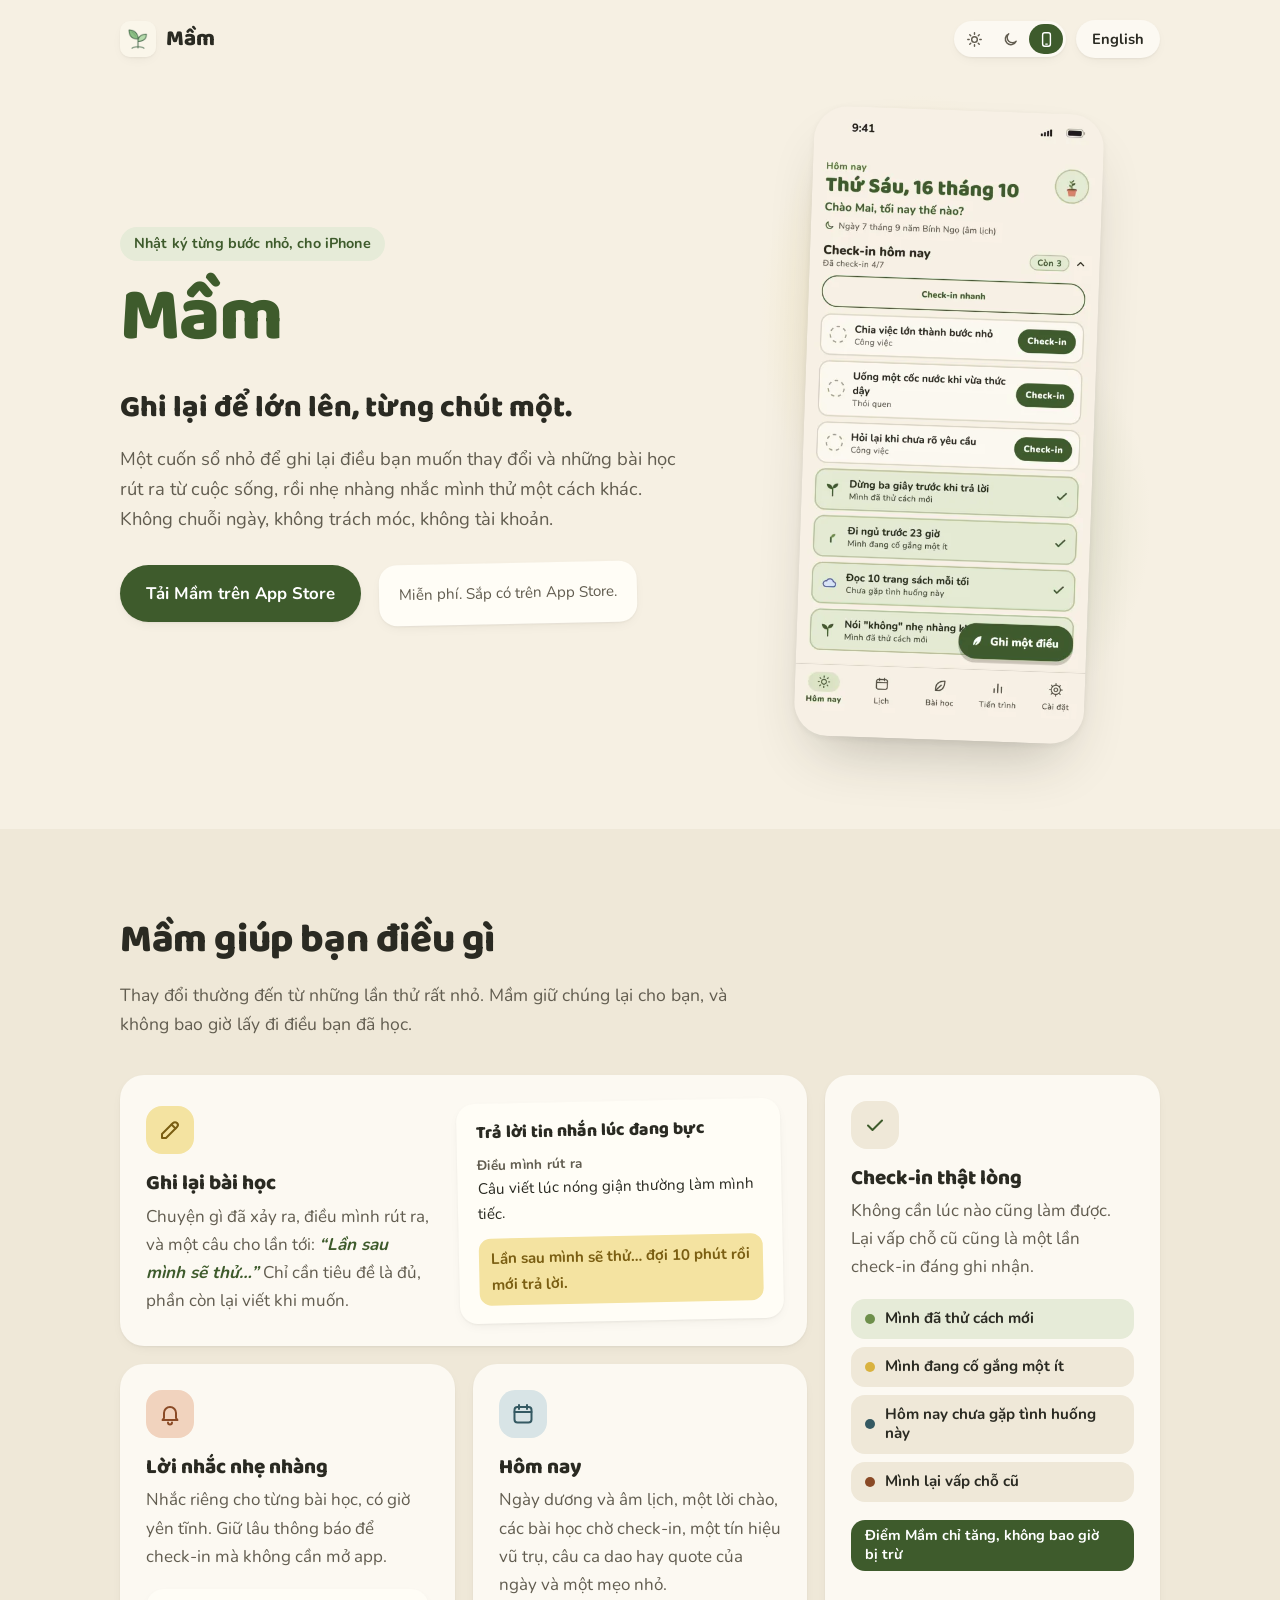
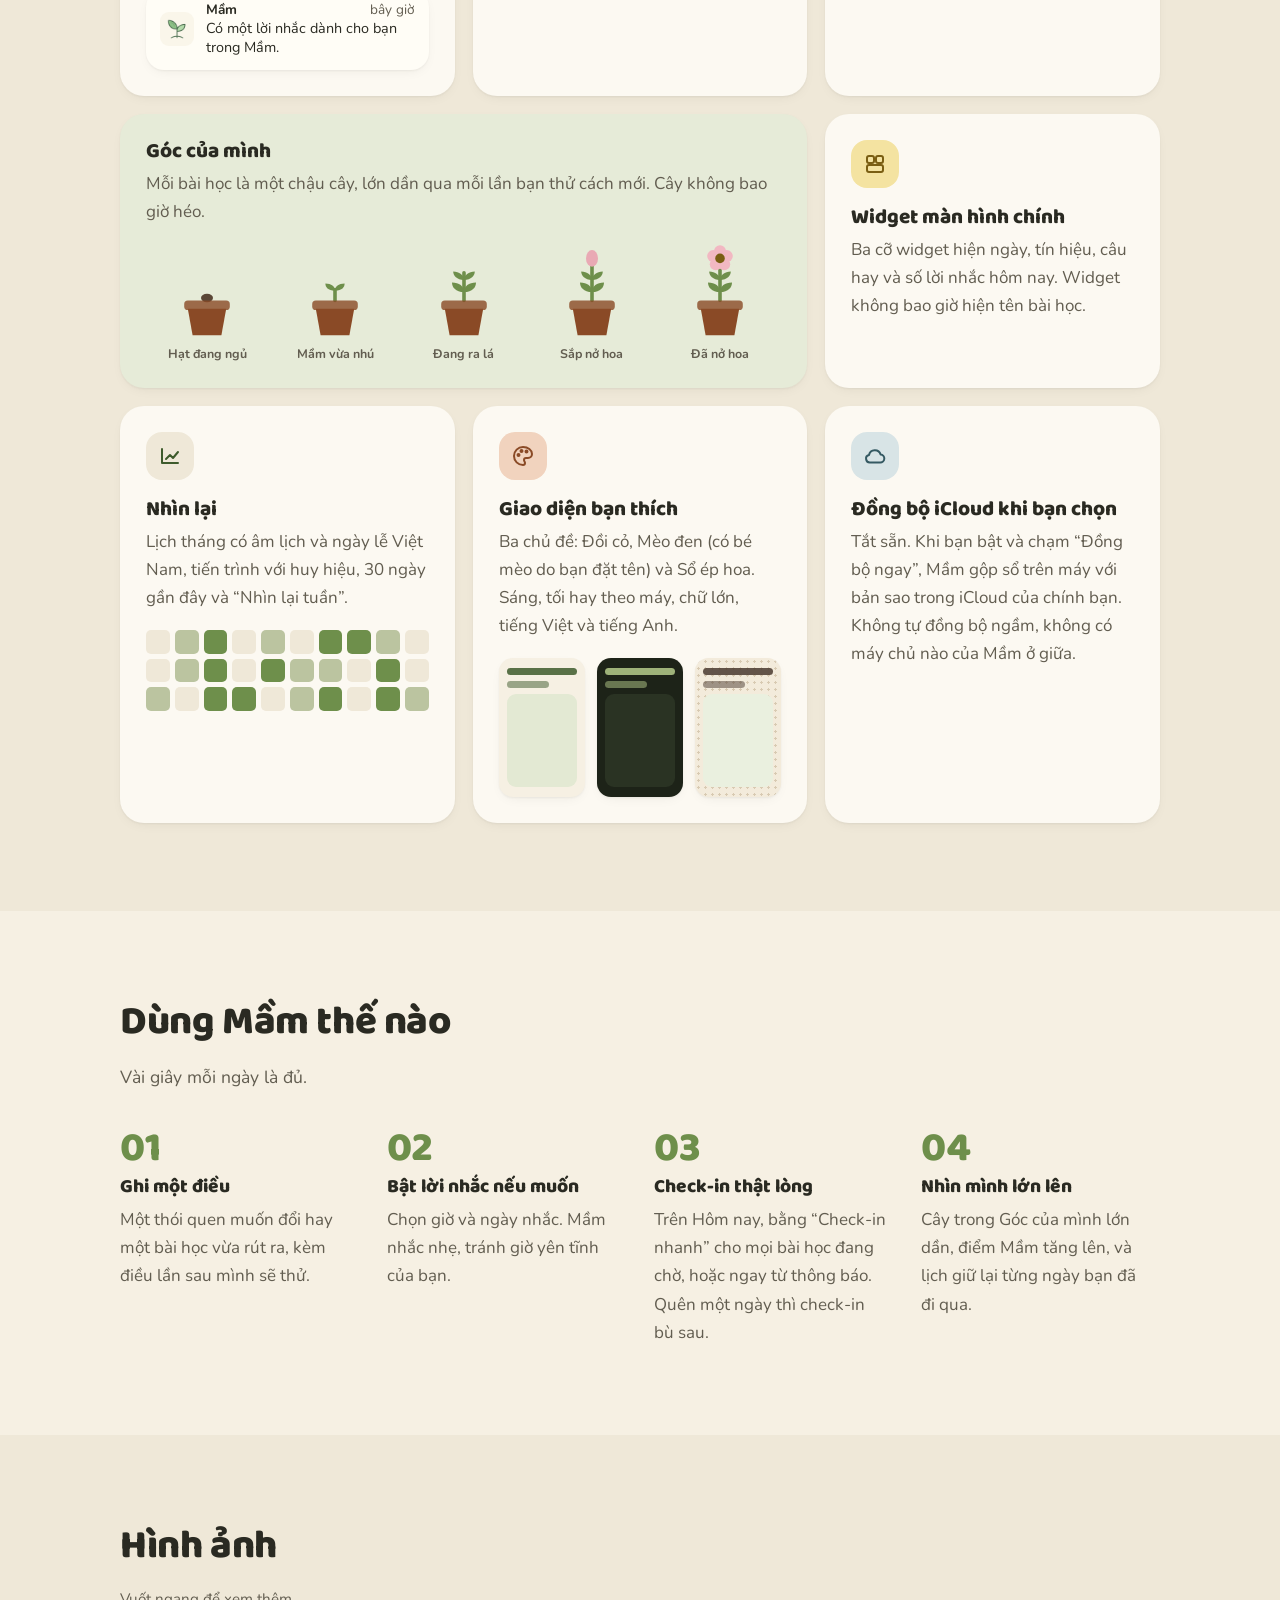
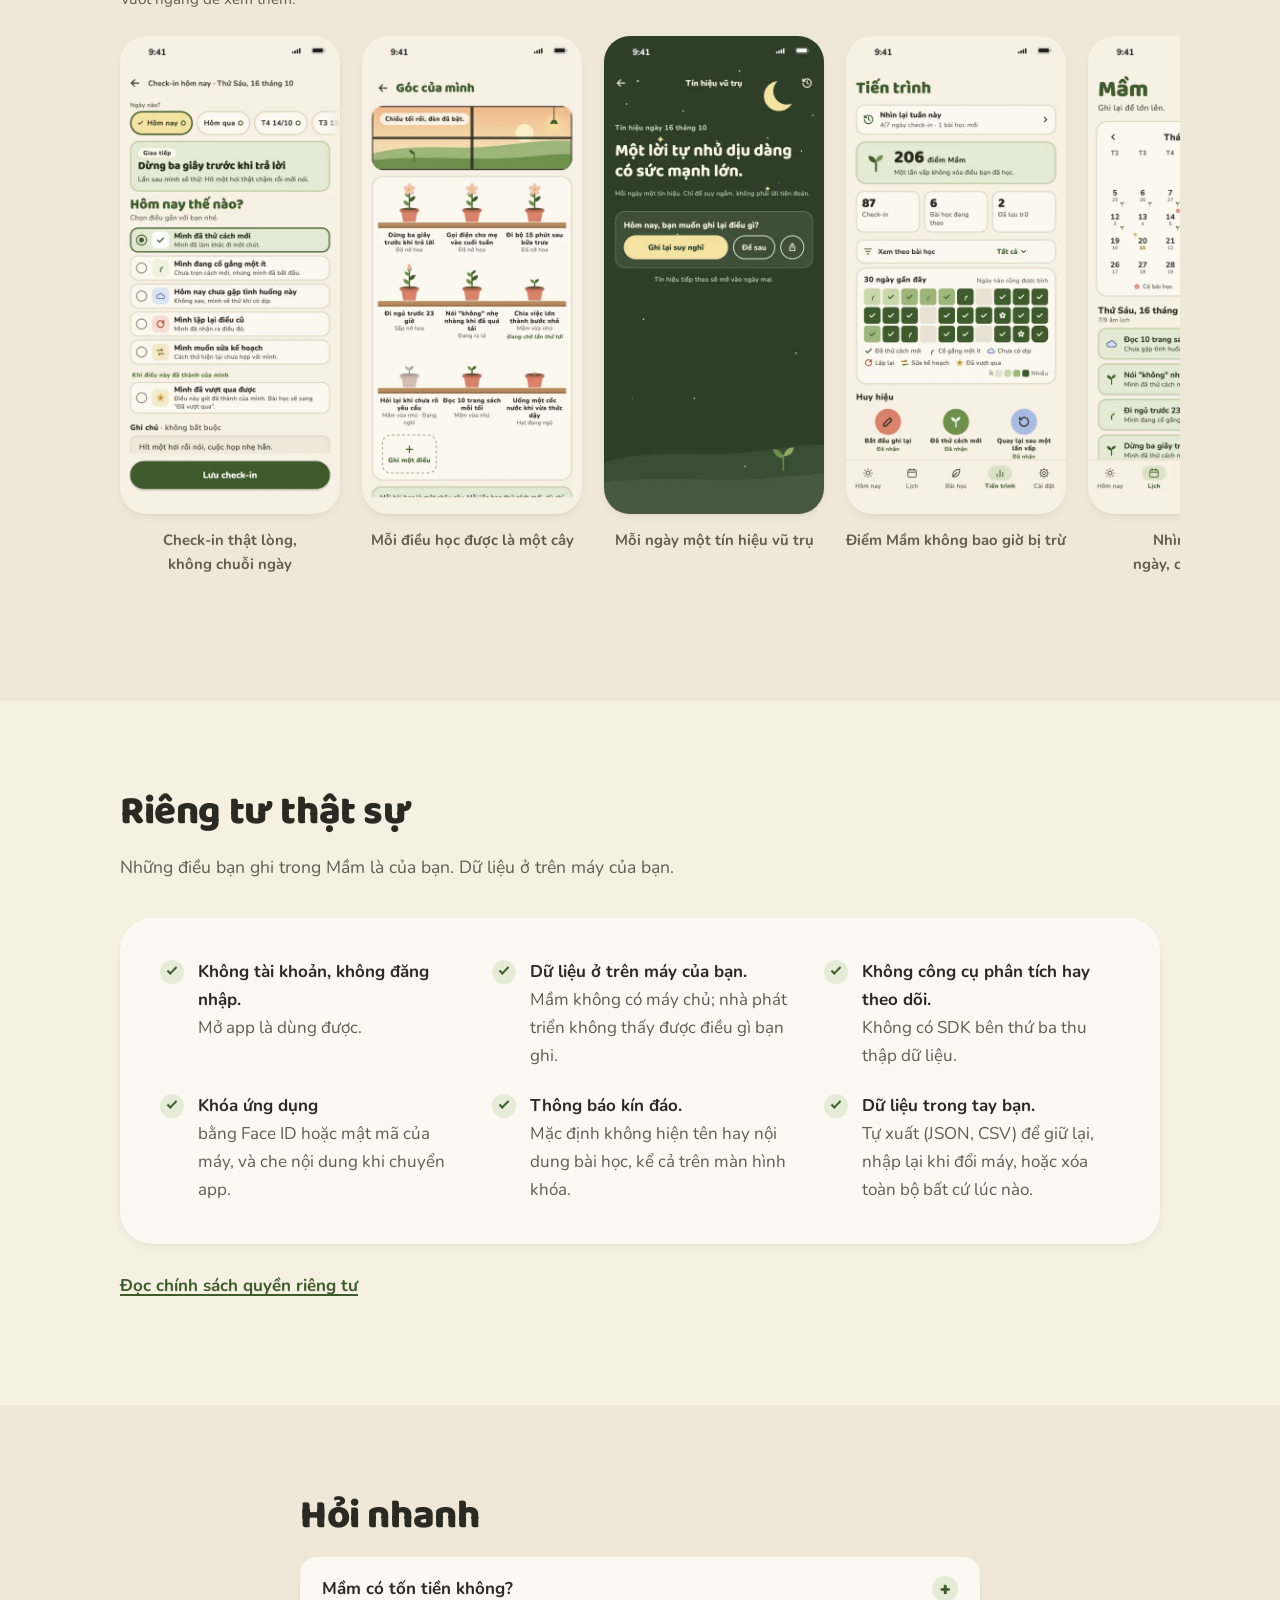
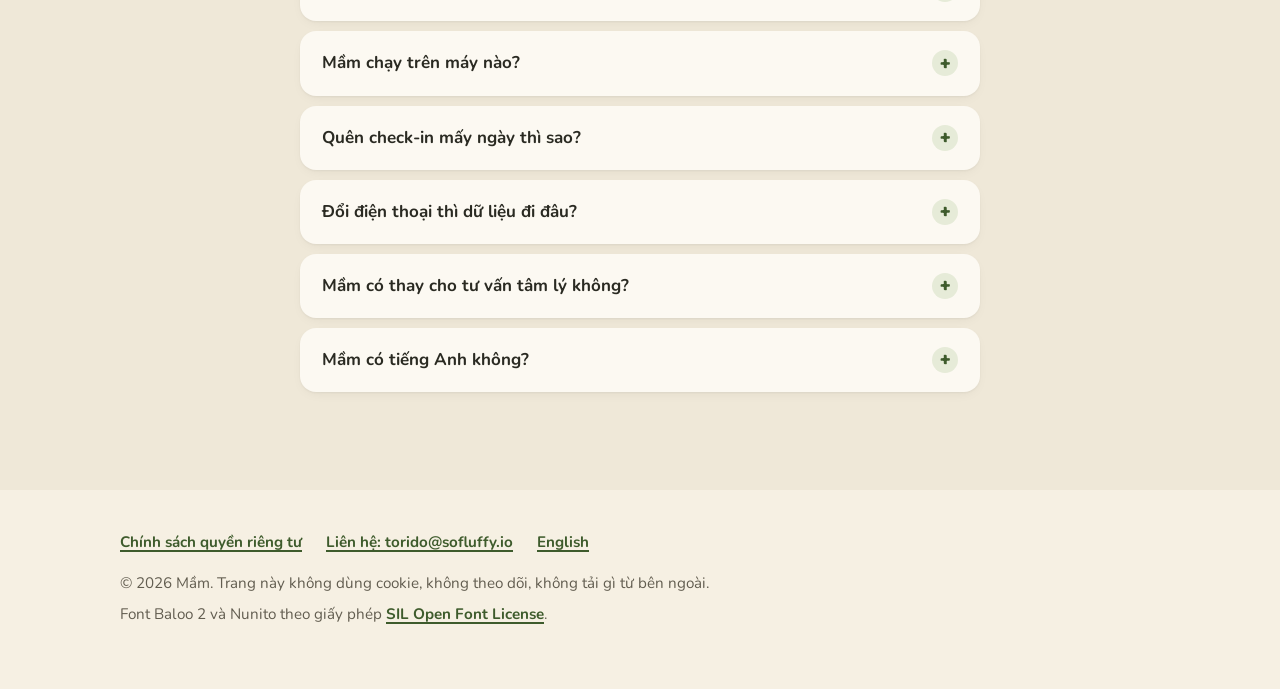
==== commit 03e58d93: "Drop "không quảng cáo" / "no ads" from the landing page (mam-grow-gently DECISIONS 172.4) Co-Authore" ====
--- a/index.html
+++ b/index.html
@@ -242,7 +242,7 @@
     <ul class="promise">
       <li><strong>Không tài khoản, không đăng nhập.</strong> Mở app là dùng được.</li>
       <li><strong>Dữ liệu ở trên máy của bạn.</strong> Mầm không có máy chủ; nhà phát triển không thấy được điều gì bạn ghi.</li>
-      <li><strong>Không quảng cáo, không công cụ phân tích hay theo dõi.</strong> Không có SDK bên thứ ba thu thập dữ liệu.</li>
+      <li><strong>Không công cụ phân tích hay theo dõi.</strong> Không có SDK bên thứ ba thu thập dữ liệu.</li>
       <li><strong>Khóa ứng dụng</strong> bằng Face ID hoặc mật mã của máy, và che nội dung khi chuyển app.</li>
       <li><strong>Thông báo kín đáo.</strong> Mặc định không hiện tên hay nội dung bài học, kể cả trên màn hình khóa.</li>
       <li><strong>Dữ liệu trong tay bạn.</strong> Tự xuất (JSON, CSV) để giữ lại, nhập lại khi đổi máy, hoặc xóa toàn bộ bất cứ lúc nào.</li>
@@ -256,7 +256,7 @@
     <h2 id="hoi-dap">Hỏi nhanh</h2>
     <details>
       <summary>Mầm có tốn tiền không?</summary>
-      <p>Mầm miễn phí, không quảng cáo và không có mua thêm trong ứng dụng.</p>
+      <p>Mầm miễn phí và không có mua thêm trong ứng dụng.</p>
     </details>
     <details>
       <summary>Mầm chạy trên máy nào?</summary>
